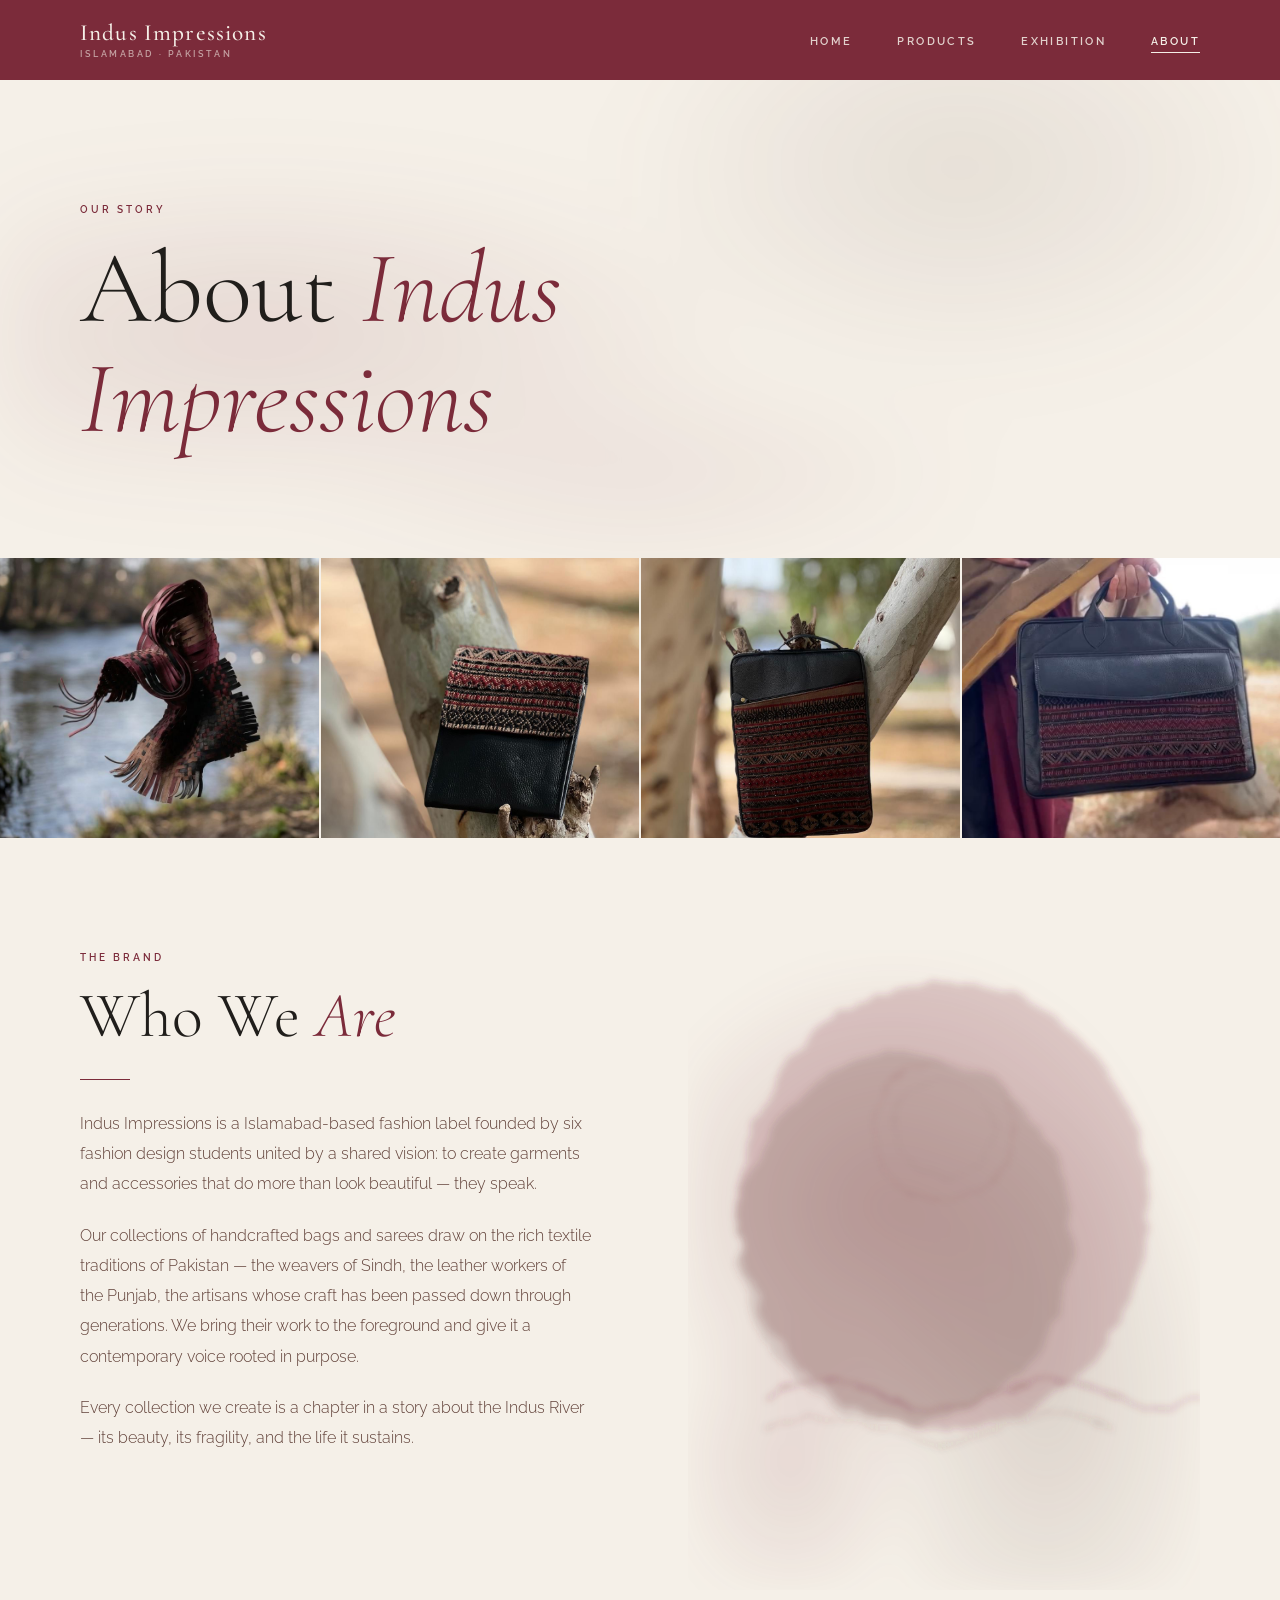
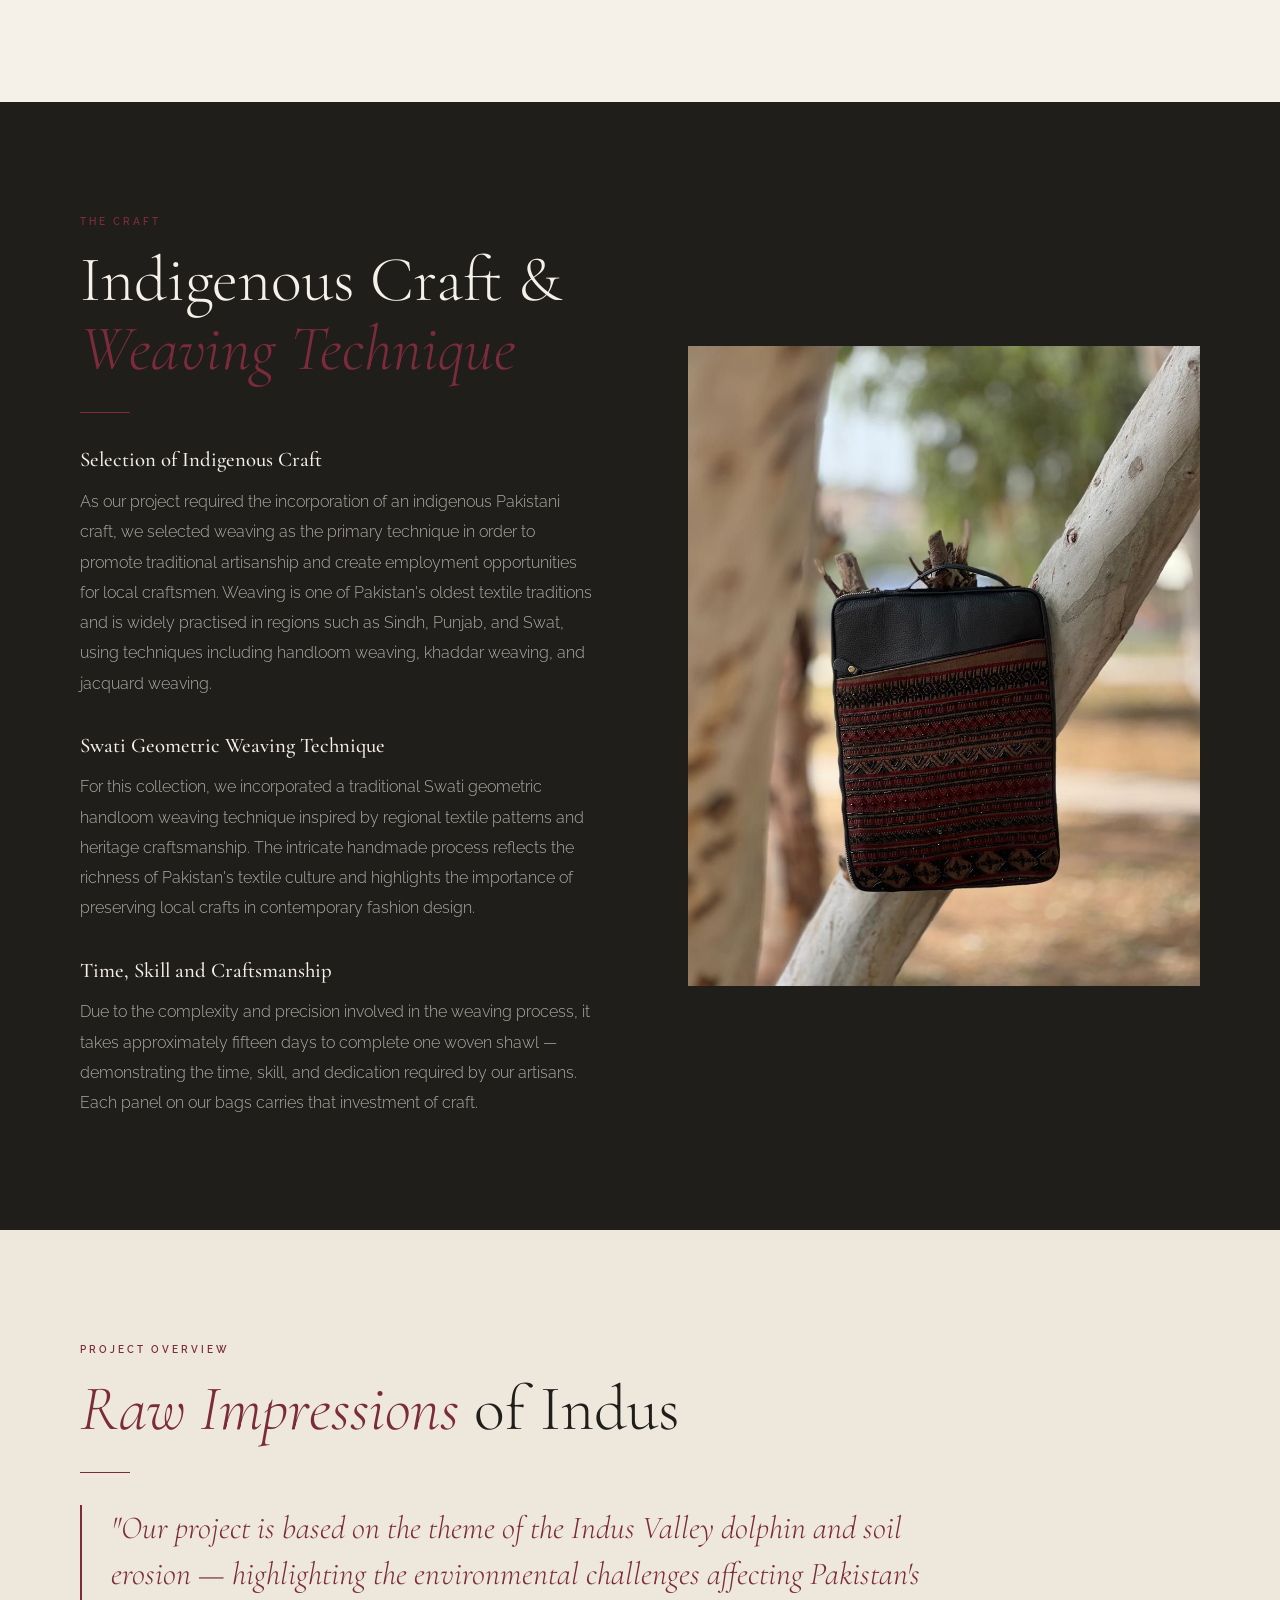
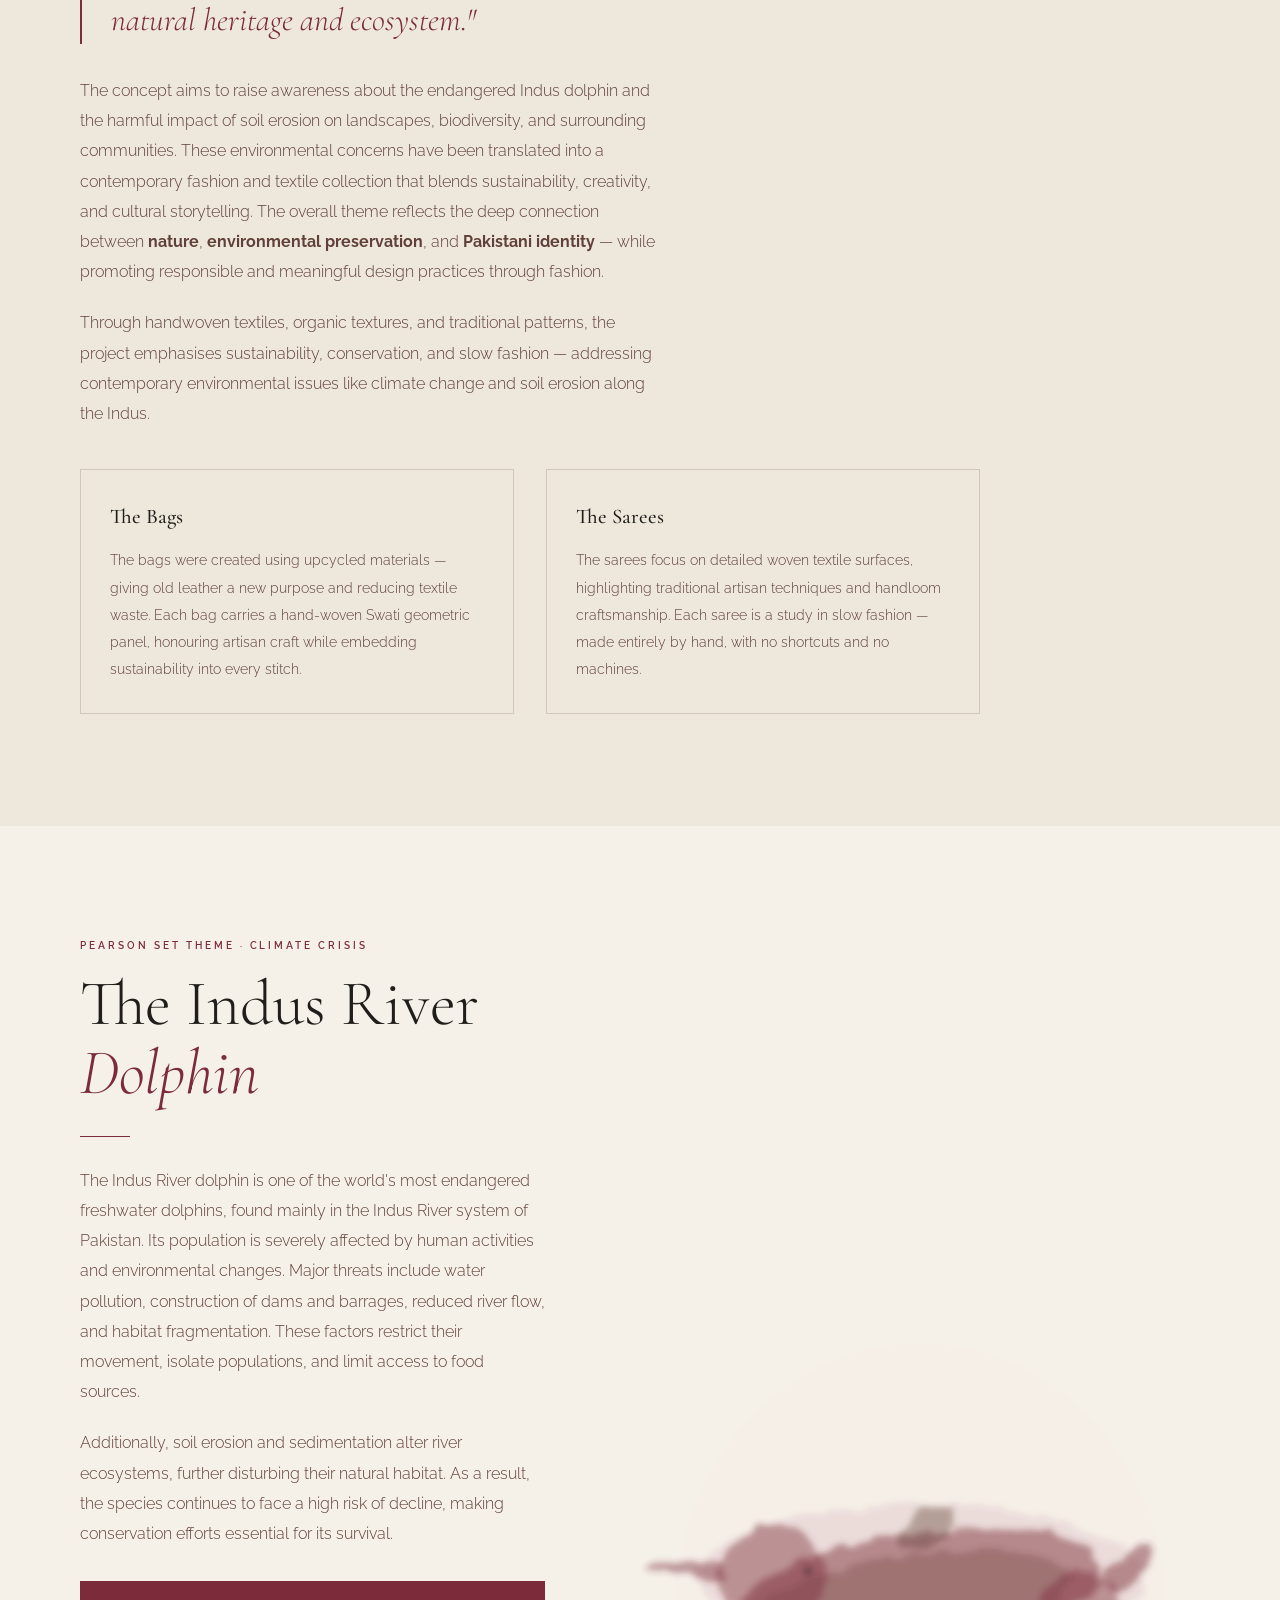
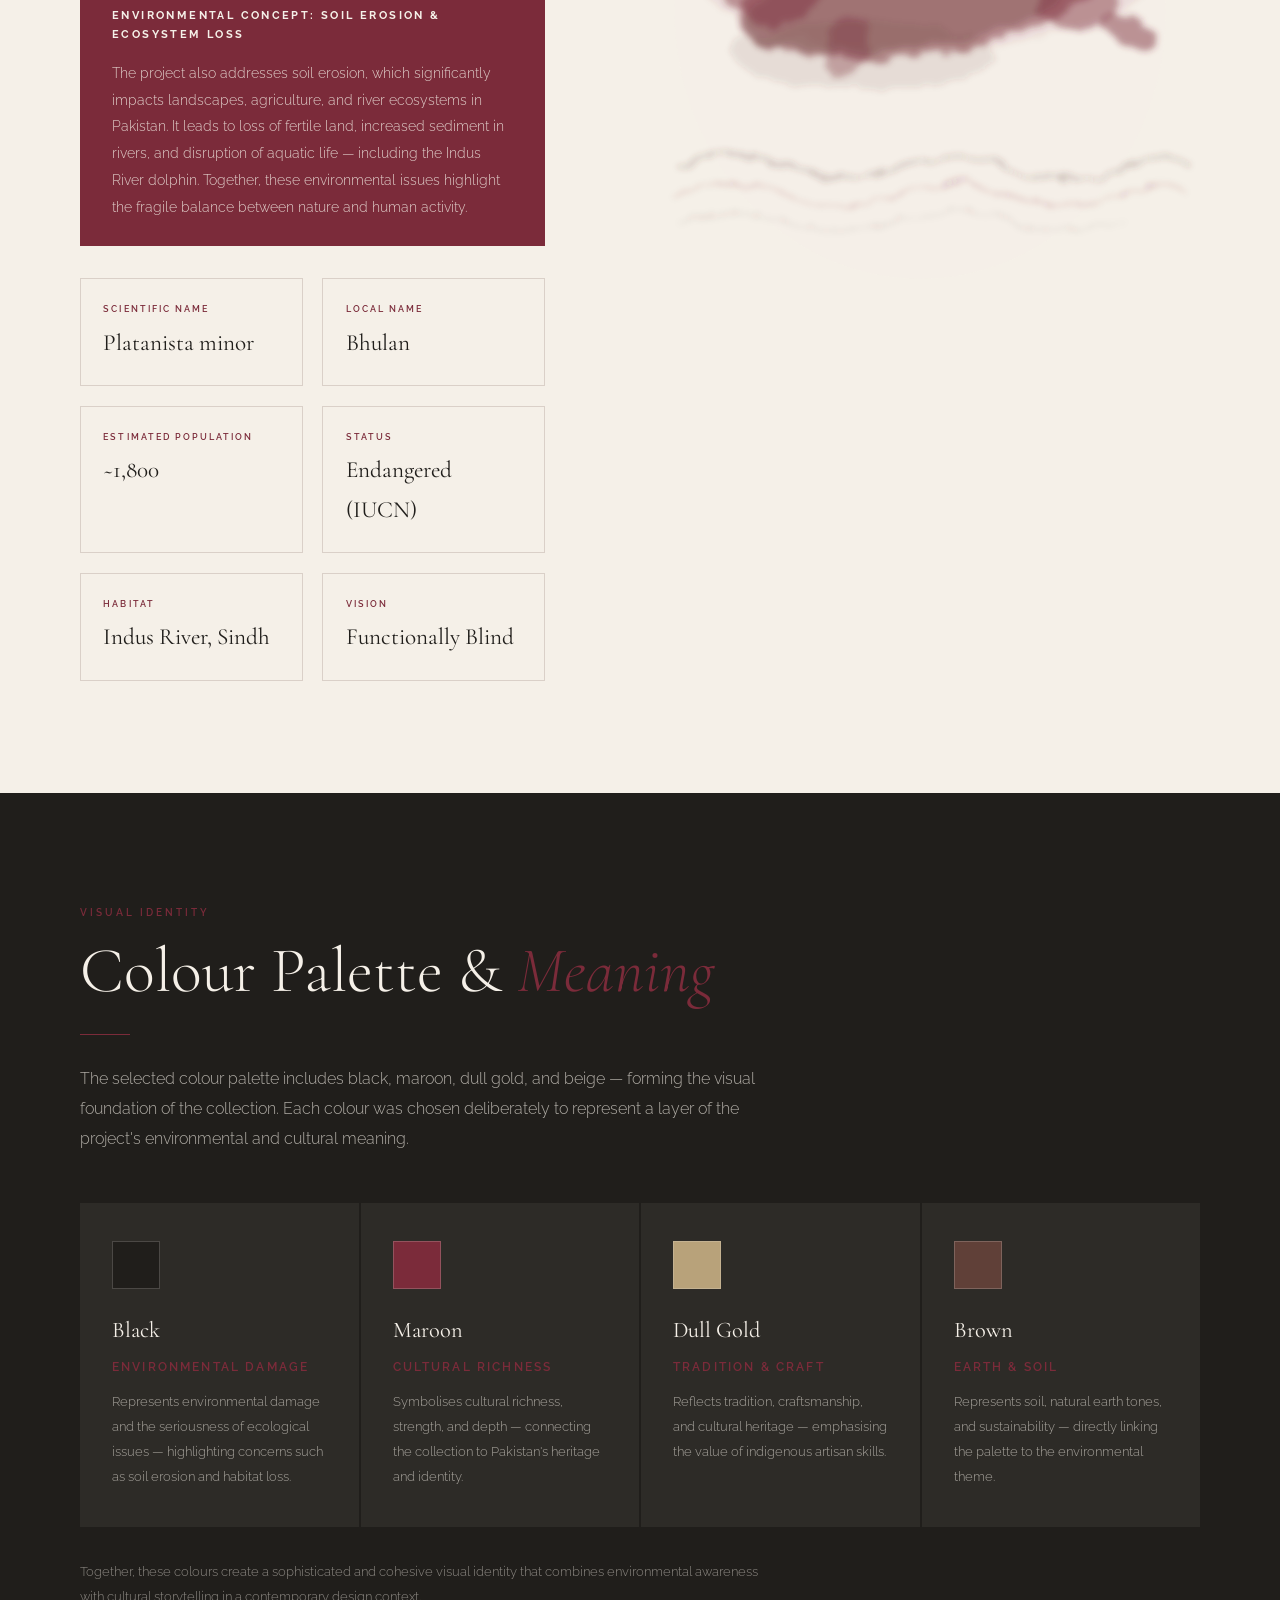
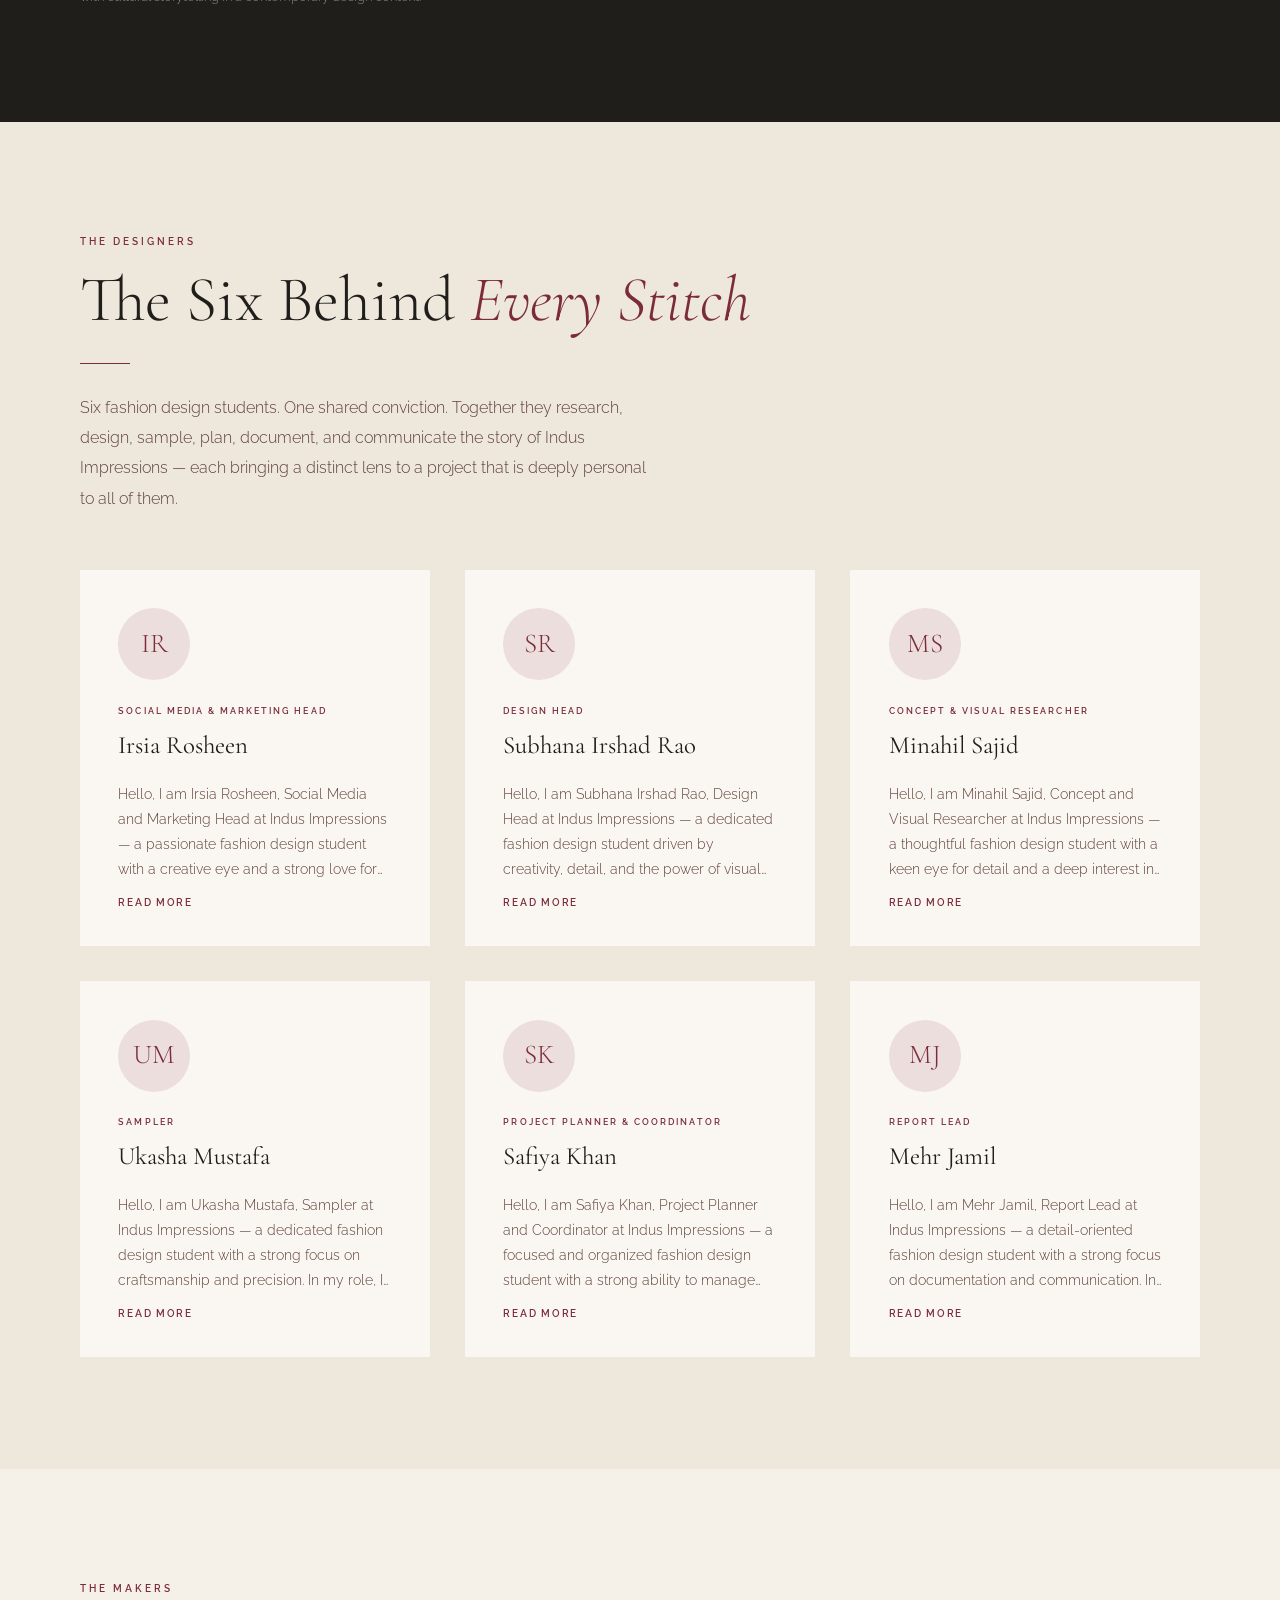
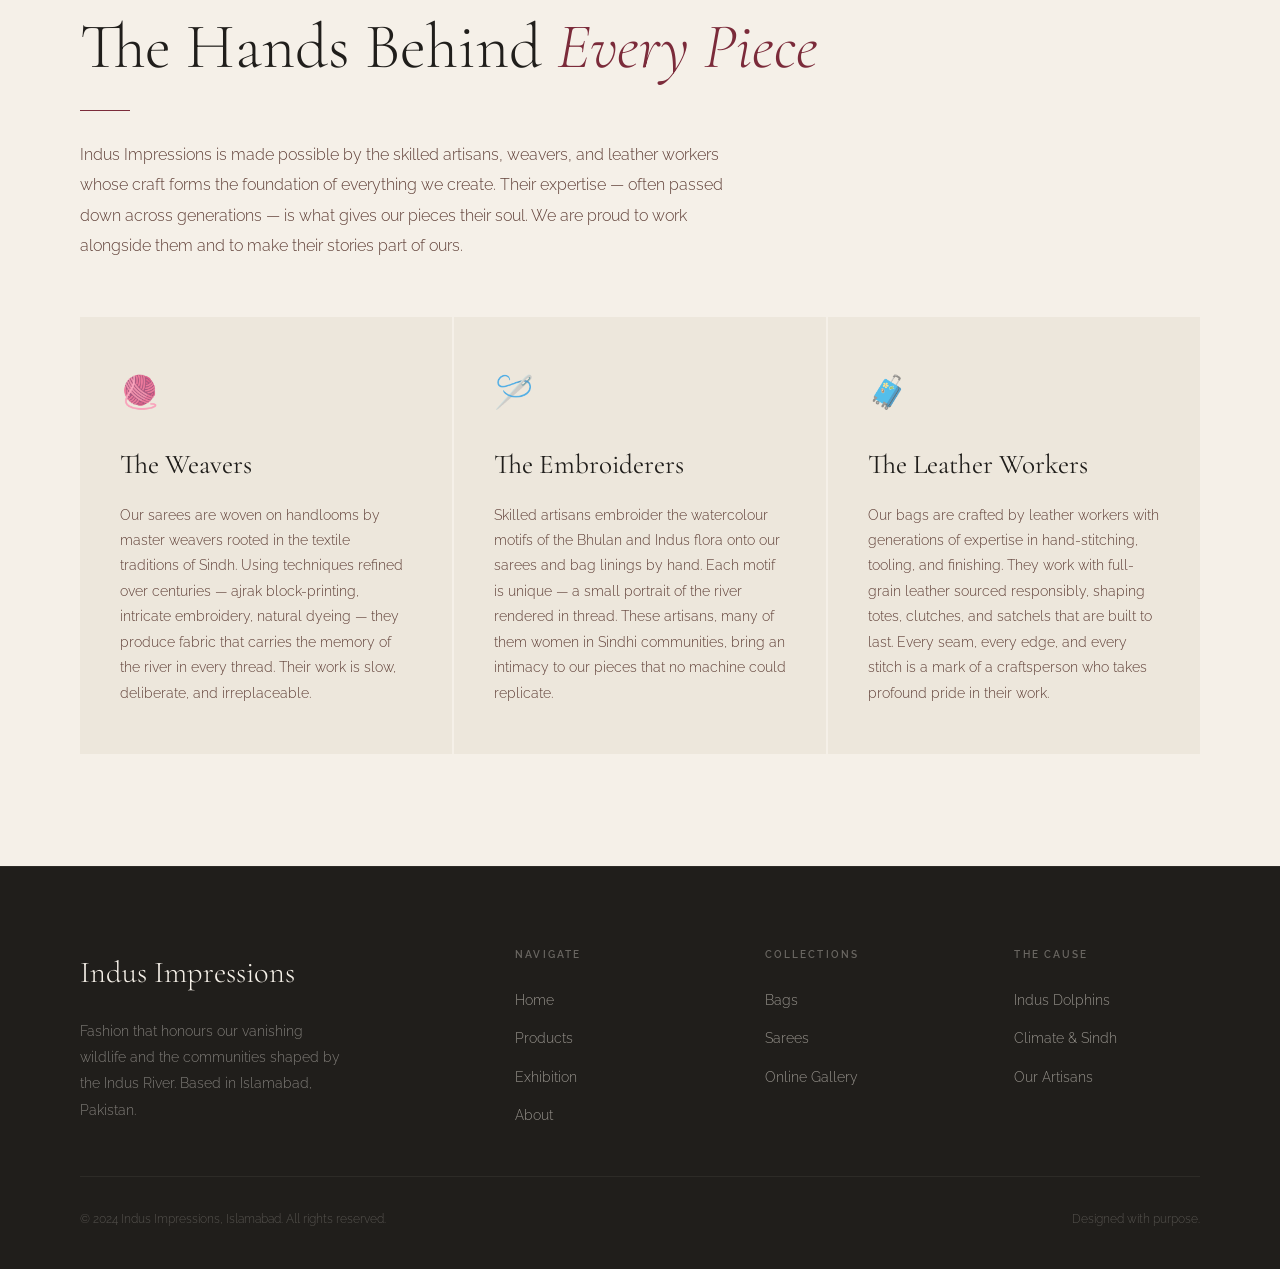
==== about.html @ 8827f238 "Launch Indus Impressions website 4-page fashion brand site: home, products, exhibition, about. Featu" ====
<!DOCTYPE html>
<html lang="en">
<head>
  <meta charset="UTF-8"/>
  <meta name="viewport" content="width=device-width, initial-scale=1.0"/>
  <title>About — Indus Impressions</title>
  <link rel="preconnect" href="https://fonts.googleapis.com"/>
  <link rel="preconnect" href="https://fonts.gstatic.com" crossorigin/>
  <link href="https://fonts.googleapis.com/css2?family=Cormorant+Garamond:ital,wght@0,300;0,400;0,500;1,300;1,400;1,500&family=Raleway:wght@200;300;400;500;600&display=swap" rel="stylesheet"/>
  <link rel="stylesheet" href="css/style.css"/>
</head>
<body>

  <div class="curtain" id="curtain"></div>

  <!-- Navigation -->
  <nav class="navbar" id="navbar">
    <a href="index.html" class="nav-logo">
      <span class="logo-main">Indus Impressions</span>
      <span class="logo-sub">Islamabad · Pakistan</span>
    </a>
    <ul class="nav-links">
      <li><a href="index.html">Home</a></li>
      <li><a href="products.html">Products</a></li>
      <li><a href="exhibition.html">Exhibition</a></li>
      <li><a href="about.html">About</a></li>
    </ul>
    <button class="nav-toggle" aria-label="Toggle menu"><span></span><span></span><span></span></button>
  </nav>

  <!-- Page Hero -->
  <header class="page-hero">
    <div class="wc-wash"></div>
    <div class="page-hero-inner">
      <span class="section-label" style="opacity:1;">Our Story</span>
      <h1 class="section-heading" style="font-size:clamp(3.2rem,8vw,7.5rem);">About <em>Indus<br>Impressions</em></h1>
    </div>
  </header>

  <!-- Image Strip -->
  <div class="img-strip">
    <div class="img-strip-item"><img src="images/hero-cloth.png" alt="Indus Impressions woven collection"/></div>
    <div class="img-strip-item"><img src="images/bag-clutch.png" alt="Sindhi weave clutch"/></div>
    <div class="img-strip-item"><img src="images/bag-backpack.png" alt="Indus leather backpack"/></div>
    <div class="img-strip-item"><img src="images/bag-briefcase.png" alt="Indus leather briefcase"/></div>
  </div>

  <!-- About the Brand -->
  <section class="section" id="brand">
    <div class="sec-inner">
      <div class="about-two-col">
        <div>
          <span class="section-label reveal">The Brand</span>
          <h2 class="section-heading reveal d1">Who We <em>Are</em></h2>
          <div class="divider reveal d2"></div>
          <p class="body-text reveal d2">Indus Impressions is a Islamabad-based fashion label founded by six fashion design students united by a shared vision: to create garments and accessories that do more than look beautiful — they speak.</p>
          <p class="body-text reveal d3" style="margin-top:1.3rem;">Our collections of handcrafted bags and sarees draw on the rich textile traditions of Pakistan — the weavers of Sindh, the leather workers of the Punjab, the artisans whose craft has been passed down through generations. We bring their work to the foreground and give it a contemporary voice rooted in purpose.</p>
          <p class="body-text reveal d3" style="margin-top:1.3rem;">Every collection we create is a chapter in a story about the Indus River — its beauty, its fragility, and the life it sustains.</p>
        </div>
        <div class="reveal d2">
          <div class="wc-block">
            <div class="wc-block-inner"></div>
            <svg viewBox="0 0 400 500" xmlns="http://www.w3.org/2000/svg" style="position:relative;z-index:1;width:100%;height:100%;">
              <defs>
                <filter id="wc-about">
                  <feTurbulence type="fractalNoise" baseFrequency="0.04" numOctaves="4" seed="11" result="noise"/>
                  <feDisplacementMap in="SourceGraphic" in2="noise" scale="14" xChannelSelector="R" yChannelSelector="G"/>
                  <feGaussianBlur stdDeviation="3"/>
                </filter>
              </defs>
              <g filter="url(#wc-about)">
                <ellipse cx="200" cy="200" rx="160" ry="175" fill="#7B2B3A" opacity="0.20"/>
                <ellipse cx="170" cy="225" rx="130" ry="145" fill="#604038" opacity="0.16"/>
                <path d="M60,350 Q105,325 150,348 Q195,370 240,348 Q285,325 330,348 Q370,368 400,350" stroke="#7B2B3A" stroke-width="2" fill="none" opacity="0.35"/>
                <path d="M60,375 Q105,352 150,374 Q195,396 240,374 Q285,352 330,374" stroke="#604038" stroke-width="1.2" fill="none" opacity="0.25"/>
                <!-- Decorative circle motif -->
                <circle cx="200" cy="140" r="55" fill="none" stroke="#7B2B3A" stroke-width="0.8" opacity="0.25"/>
                <circle cx="200" cy="140" r="38" fill="none" stroke="#604038" stroke-width="0.5" opacity="0.20"/>
              </g>
            </svg>
          </div>
        </div>
      </div>
    </div>
  </section>

  <!-- Indigenous Craft & Weaving -->
  <section class="section sindhi-bg" id="sindhi-weaving">
    <div class="sec-inner sindhi-grid">
      <div>
        <span class="section-label reveal" style="color:#7B2B3A;">The Craft</span>
        <h2 class="section-heading reveal d1">Indigenous Craft &amp; <em>Weaving Technique</em></h2>
        <div class="divider reveal d2" style="background:#7B2B3A;"></div>

        <div class="reveal d2" style="margin-bottom:1.8rem;">
          <h3 style="font-family:'Cormorant Garamond',serif;font-size:1.3rem;font-weight:500;color:#F5F0E8;margin-bottom:0.6rem;">Selection of Indigenous Craft</h3>
          <p class="body-text" style="color:rgba(245,240,232,0.68);">As our project required the incorporation of an indigenous Pakistani craft, we selected weaving as the primary technique in order to promote traditional artisanship and create employment opportunities for local craftsmen. Weaving is one of Pakistan's oldest textile traditions and is widely practised in regions such as Sindh, Punjab, and Swat, using techniques including handloom weaving, khaddar weaving, and jacquard weaving.</p>
        </div>

        <div class="reveal d3" style="margin-bottom:1.8rem;">
          <h3 style="font-family:'Cormorant Garamond',serif;font-size:1.3rem;font-weight:500;color:#F5F0E8;margin-bottom:0.6rem;">Swati Geometric Weaving Technique</h3>
          <p class="body-text" style="color:rgba(245,240,232,0.68);">For this collection, we incorporated a traditional Swati geometric handloom weaving technique inspired by regional textile patterns and heritage craftsmanship. The intricate handmade process reflects the richness of Pakistan's textile culture and highlights the importance of preserving local crafts in contemporary fashion design.</p>
        </div>

        <div class="reveal d4">
          <h3 style="font-family:'Cormorant Garamond',serif;font-size:1.3rem;font-weight:500;color:#F5F0E8;margin-bottom:0.6rem;">Time, Skill and Craftsmanship</h3>
          <p class="body-text" style="color:rgba(245,240,232,0.68);">Due to the complexity and precision involved in the weaving process, it takes approximately fifteen days to complete one woven shawl — demonstrating the time, skill, and dedication required by our artisans. Each panel on our bags carries that investment of craft.</p>
        </div>
      </div>
      <div class="sindhi-img reveal d2">
        <img src="images/bag-backpack.png" alt="Swati geometric weaving detail on Indus Impressions bag"/>
      </div>
    </div>
  </section>

  <!-- Why This Theme / Project Overview -->
  <section class="section why-bg" id="why">
    <div class="sec-inner">
      <span class="section-label reveal">Project Overview</span>
      <h2 class="section-heading reveal d1"><em>Raw Impressions</em> of Indus</h2>
      <div class="divider reveal d2"></div>
      <div style="max-width:900px;">
        <blockquote class="quote-block reveal d2">"Our project is based on the theme of the Indus Valley dolphin and soil erosion — highlighting the environmental challenges affecting Pakistan's natural heritage and ecosystem."</blockquote>
        <p class="body-text reveal d3">The concept aims to raise awareness about the endangered Indus dolphin and the harmful impact of soil erosion on landscapes, biodiversity, and surrounding communities. These environmental concerns have been translated into a contemporary fashion and textile collection that blends sustainability, creativity, and cultural storytelling. The overall theme reflects the deep connection between <strong>nature</strong>, <strong>environmental preservation</strong>, and <strong>Pakistani identity</strong> — while promoting responsible and meaningful design practices through fashion.</p>
        <p class="body-text reveal d3" style="margin-top:1.3rem;">Through handwoven textiles, organic textures, and traditional patterns, the project emphasises sustainability, conservation, and slow fashion — addressing contemporary environmental issues like climate change and soil erosion along the Indus.</p>

        <div style="display:grid;grid-template-columns:1fr 1fr;gap:2rem;margin-top:2.5rem;" class="reveal d3">
          <div style="padding:1.8rem;border:1px solid rgba(96,64,56,0.2);">
            <h3 style="font-family:'Cormorant Garamond',serif;font-size:1.3rem;font-weight:500;color:#201E1B;margin-bottom:0.8rem;">The Bags</h3>
            <p class="body-text" style="font-size:0.875rem;">The bags were created using upcycled materials — giving old leather a new purpose and reducing textile waste. Each bag carries a hand-woven Swati geometric panel, honouring artisan craft while embedding sustainability into every stitch.</p>
          </div>
          <div style="padding:1.8rem;border:1px solid rgba(96,64,56,0.2);">
            <h3 style="font-family:'Cormorant Garamond',serif;font-size:1.3rem;font-weight:500;color:#201E1B;margin-bottom:0.8rem;">The Sarees</h3>
            <p class="body-text" style="font-size:0.875rem;">The sarees focus on detailed woven textile surfaces, highlighting traditional artisan techniques and handloom craftsmanship. Each saree is a study in slow fashion — made entirely by hand, with no shortcuts and no machines.</p>
          </div>
        </div>
      </div>
    </div>
  </section>

  <!-- Indus River Dolphins -->
  <section class="section" id="dolphins">
    <div class="sec-inner">
      <div class="dolphin-grid">
        <div>
          <span class="section-label reveal">Pearson Set Theme · Climate Crisis</span>
          <h2 class="section-heading reveal d1">The Indus River <em>Dolphin</em></h2>
          <div class="divider reveal d2"></div>
          <p class="body-text reveal d2">The Indus River dolphin is one of the world's most endangered freshwater dolphins, found mainly in the Indus River system of Pakistan. Its population is severely affected by human activities and environmental changes. Major threats include water pollution, construction of dams and barrages, reduced river flow, and habitat fragmentation. These factors restrict their movement, isolate populations, and limit access to food sources.</p>
          <p class="body-text reveal d3" style="margin-top:1.3rem;">Additionally, soil erosion and sedimentation alter river ecosystems, further disturbing their natural habitat. As a result, the species continues to face a high risk of decline, making conservation efforts essential for its survival.</p>

          <div style="margin-top:2rem;padding:1.6rem 2rem;background:#7B2B3A;color:#F5F0E8;" class="reveal d3">
            <h3 style="font-family:'Raleway',sans-serif;font-size:0.68rem;font-weight:700;letter-spacing:0.22em;text-transform:uppercase;color:#F5F0E8;margin-bottom:1rem;">Environmental Concept: Soil Erosion &amp; Ecosystem Loss</h3>
            <p style="font-size:0.88rem;font-weight:300;line-height:1.9;color:rgba(245,240,232,0.82);">The project also addresses soil erosion, which significantly impacts landscapes, agriculture, and river ecosystems in Pakistan. It leads to loss of fertile land, increased sediment in rivers, and disruption of aquatic life — including the Indus River dolphin. Together, these environmental issues highlight the fragile balance between nature and human activity.</p>
          </div>

          <div class="facts-grid reveal d3" style="margin-top:2rem;">
            <div class="fact-card">
              <span class="fact-label">Scientific Name</span>
              <span class="fact-val">Platanista minor</span>
            </div>
            <div class="fact-card">
              <span class="fact-label">Local Name</span>
              <span class="fact-val">Bhulan</span>
            </div>
            <div class="fact-card">
              <span class="fact-label">Estimated Population</span>
              <span class="fact-val">~1,800</span>
            </div>
            <div class="fact-card">
              <span class="fact-label">Status</span>
              <span class="fact-val">Endangered (IUCN)</span>
            </div>
            <div class="fact-card">
              <span class="fact-label">Habitat</span>
              <span class="fact-val">Indus River, Sindh</span>
            </div>
            <div class="fact-card">
              <span class="fact-label">Vision</span>
              <span class="fact-val">Functionally Blind</span>
            </div>
          </div>
        </div>
        <div class="reveal d3" aria-hidden="true">
          <svg viewBox="0 0 500 550" xmlns="http://www.w3.org/2000/svg" style="width:100%;">
            <defs>
              <filter id="wc-dolphin">
                <feTurbulence type="fractalNoise" baseFrequency="0.04 0.055" numOctaves="4" seed="9" result="noise"/>
                <feDisplacementMap in="SourceGraphic" in2="noise" scale="16" xChannelSelector="R" yChannelSelector="G" result="d"/>
                <feGaussianBlur in="d" stdDeviation="3"/>
              </filter>
            </defs>
            <!-- Background watercolour wash -->
            <ellipse cx="250" cy="280" rx="220" ry="240" fill="#F5F0E8" opacity="0.9"/>
            <g filter="url(#wc-dolphin)">
              <!-- River waves -->
              <path d="M30,420 Q80,400 130,420 Q180,440 230,420 Q280,400 330,420 Q380,440 430,420 Q470,405 490,415" stroke="#604038" stroke-width="2.5" fill="none" opacity="0.30"/>
              <path d="M30,445 Q80,425 130,445 Q180,465 230,445 Q280,425 330,445 Q380,465 430,445 Q470,430 490,440" stroke="#7B2B3A" stroke-width="1.8" fill="none" opacity="0.22"/>
              <path d="M30,468 Q80,450 130,468 Q180,486 230,468 Q280,450 330,468 Q380,486 430,468" stroke="#604038" stroke-width="1.2" fill="none" opacity="0.16"/>
              <!-- Dolphin body (swimming upward, left-facing) -->
              <ellipse cx="250" cy="265" rx="165" ry="55" fill="#7B2B3A" opacity="0.48" transform="rotate(-8 250 265)"/>
              <ellipse cx="238" cy="272" rx="148" ry="42" fill="#604038" opacity="0.28" transform="rotate(-8 238 272)"/>
              <!-- Head -->
              <ellipse cx="118" cy="248" rx="48" ry="44" fill="#7B2B3A" opacity="0.44" transform="rotate(-8 118 248)"/>
              <!-- Long rostrum (beak) -->
              <path d="M74,237 C48,232 18,230 5,234 C18,240 48,246 74,252 Z" fill="#7B2B3A" opacity="0.46" transform="rotate(-8 74 244)"/>
              <!-- Dorsal hump ridge -->
              <path d="M230,213 C242,190 262,182 278,194 C286,205 272,218 256,222 C242,226 228,222 230,213 Z" fill="#604038" opacity="0.40" transform="rotate(-8 254 204)"/>
              <!-- Pectoral flipper -->
              <path d="M180,285 C166,308 155,332 174,338 C194,341 212,316 202,290 Z" fill="#7B2B3A" opacity="0.34" transform="rotate(-8 183 311)"/>
              <!-- Tail stock -->
              <ellipse cx="392" cy="272" rx="36" ry="26" fill="#7B2B3A" opacity="0.44" transform="rotate(-8 392 272)"/>
              <!-- Flukes -->
              <path d="M412,248 C435,224 458,214 460,230 C458,246 440,256 422,260 Z" fill="#7B2B3A" opacity="0.48" transform="rotate(-8 436 237)"/>
              <path d="M412,292 C435,316 458,326 460,310 C458,294 440,284 422,280 Z" fill="#7B2B3A" opacity="0.48" transform="rotate(-8 436 303)"/>
              <!-- Eye -->
              <circle cx="148" cy="243" r="4" fill="#201E1B" opacity="0.52"/>
              <!-- Watercolour splashes -->
              <ellipse cx="250" cy="250" rx="200" ry="65" fill="#7B2B3A" opacity="0.08"/>
              <ellipse cx="200" cy="320" rx="120" ry="30" fill="#604038" opacity="0.10"/>
            </g>
          </svg>
        </div>
      </div>
    </div>
  </section>

  <!-- Colour Palette & Visual Identity -->
  <section class="section sindhi-bg" id="palette">
    <div class="sec-inner">
      <span class="section-label reveal" style="color:#7B2B3A;">Visual Identity</span>
      <h2 class="section-heading reveal d1" style="color:#F5F0E8;">Colour Palette &amp; <em>Meaning</em></h2>
      <div class="divider reveal d2" style="background:#7B2B3A;"></div>
      <p class="body-text reveal d2" style="color:rgba(245,240,232,0.68);max-width:680px;">The selected colour palette includes black, maroon, dull gold, and beige — forming the visual foundation of the collection. Each colour was chosen deliberately to represent a layer of the project's environmental and cultural meaning.</p>

      <div style="display:grid;grid-template-columns:repeat(4,1fr);gap:2px;margin-top:3rem;max-width:1360px;" class="reveal d3">
        <div style="padding:2.4rem 2rem;background:rgba(245,240,232,0.06);">
          <div style="width:48px;height:48px;background:#201E1B;border:1px solid rgba(245,240,232,0.2);margin-bottom:1.4rem;"></div>
          <h3 style="font-family:'Cormorant Garamond',serif;font-size:1.4rem;font-weight:400;color:#F5F0E8;margin-bottom:0.5rem;">Black</h3>
          <p style="font-size:0.75rem;font-weight:600;letter-spacing:0.18em;text-transform:uppercase;color:#7B2B3A;margin-bottom:0.7rem;">Environmental Damage</p>
          <p style="font-size:0.84rem;font-weight:300;color:rgba(245,240,232,0.60);line-height:1.85;">Represents environmental damage and the seriousness of ecological issues — highlighting concerns such as soil erosion and habitat loss.</p>
        </div>
        <div style="padding:2.4rem 2rem;background:rgba(245,240,232,0.06);">
          <div style="width:48px;height:48px;background:#7B2B3A;border:1px solid rgba(245,240,232,0.2);margin-bottom:1.4rem;"></div>
          <h3 style="font-family:'Cormorant Garamond',serif;font-size:1.4rem;font-weight:400;color:#F5F0E8;margin-bottom:0.5rem;">Maroon</h3>
          <p style="font-size:0.75rem;font-weight:600;letter-spacing:0.18em;text-transform:uppercase;color:#7B2B3A;margin-bottom:0.7rem;">Cultural Richness</p>
          <p style="font-size:0.84rem;font-weight:300;color:rgba(245,240,232,0.60);line-height:1.85;">Symbolises cultural richness, strength, and depth — connecting the collection to Pakistan's heritage and identity.</p>
        </div>
        <div style="padding:2.4rem 2rem;background:rgba(245,240,232,0.06);">
          <div style="width:48px;height:48px;background:#B8A27A;border:1px solid rgba(245,240,232,0.2);margin-bottom:1.4rem;"></div>
          <h3 style="font-family:'Cormorant Garamond',serif;font-size:1.4rem;font-weight:400;color:#F5F0E8;margin-bottom:0.5rem;">Dull Gold</h3>
          <p style="font-size:0.75rem;font-weight:600;letter-spacing:0.18em;text-transform:uppercase;color:#7B2B3A;margin-bottom:0.7rem;">Tradition &amp; Craft</p>
          <p style="font-size:0.84rem;font-weight:300;color:rgba(245,240,232,0.60);line-height:1.85;">Reflects tradition, craftsmanship, and cultural heritage — emphasising the value of indigenous artisan skills.</p>
        </div>
        <div style="padding:2.4rem 2rem;background:rgba(245,240,232,0.06);">
          <div style="width:48px;height:48px;background:#604038;border:1px solid rgba(245,240,232,0.2);margin-bottom:1.4rem;"></div>
          <h3 style="font-family:'Cormorant Garamond',serif;font-size:1.4rem;font-weight:400;color:#F5F0E8;margin-bottom:0.5rem;">Brown</h3>
          <p style="font-size:0.75rem;font-weight:600;letter-spacing:0.18em;text-transform:uppercase;color:#7B2B3A;margin-bottom:0.7rem;">Earth &amp; Soil</p>
          <p style="font-size:0.84rem;font-weight:300;color:rgba(245,240,232,0.60);line-height:1.85;">Represents soil, natural earth tones, and sustainability — directly linking the palette to the environmental theme.</p>
        </div>
      </div>
      <p style="font-size:0.84rem;font-weight:300;color:rgba(245,240,232,0.50);line-height:1.9;max-width:700px;margin-top:2rem;" class="reveal d4">Together, these colours create a sophisticated and cohesive visual identity that combines environmental awareness with cultural storytelling in a contemporary design context.</p>
    </div>
  </section>

  <!-- Team -->
  <section class="section team-bg" id="team">
    <div class="sec-inner">
      <span class="section-label reveal">The Designers</span>
      <h2 class="section-heading reveal d1">The Six Behind <em>Every Stitch</em></h2>
      <div class="divider reveal d2"></div>
      <p class="body-text reveal d2">Six fashion design students. One shared conviction. Together they research, design, sample, plan, document, and communicate the story of Indus Impressions — each bringing a distinct lens to a project that is deeply personal to all of them.</p>

      <div class="team-grid">

        <!-- Irsia -->
        <div class="team-card reveal d1">
          <div class="avatar"><span class="avatar-init">IR</span></div>
          <span class="team-role">Social Media &amp; Marketing Head</span>
          <h3 class="team-name">Irsia Rosheen</h3>
          <p class="team-bio">Hello, I am Irsia Rosheen, Social Media and Marketing Head at Indus Impressions — a passionate fashion design student with a creative eye and a strong love for storytelling through style. I combine creativity with strategy to build engaging and meaningful digital experiences.<br><br>Indus Impressions is a very personal project to me. The theme and message we are working on hold deep importance and highlight issues that truly need more awareness among us. Being part of something that not only showcases creativity but also sparks conversation and consciousness makes this journey even more special.<br><br>I'm deeply interested in fashion innovation, branding, and visual communication. Whether it's designing, curating content, or leading campaigns, I enjoy turning ideas into impactful expressions and connecting with audiences in authentic ways. Always eager to learn, grow, and explore new perspectives in both fashion and the digital world.</p>
          <button class="read-more-btn">Read More</button>
        </div>

        <!-- Subhana -->
        <div class="team-card reveal d2">
          <div class="avatar"><span class="avatar-init">SR</span></div>
          <span class="team-role">Design Head</span>
          <h3 class="team-name">Subhana Irshad Rao</h3>
          <p class="team-bio">Hello, I am Subhana Irshad Rao, Design Head at Indus Impressions — a dedicated fashion design student driven by creativity, detail, and the power of visual expression. As the Design Head, I focus on transforming concepts into compelling designs that reflect both aesthetic value and meaningful narratives.<br><br>Indus Impressions is especially close to me, as the theme we are working on carries a strong message that deserves greater awareness. Through design, I aim to communicate this message in a way that resonates, inspires, and leaves a lasting impact.<br><br>I am passionate about design development, textile exploration, and crafting pieces that tell a story. From ideation to execution, I enjoy pushing creative boundaries and bringing thoughtful concepts to life while continuously evolving as a designer.</p>
          <button class="read-more-btn">Read More</button>
        </div>

        <!-- Minahil -->
        <div class="team-card reveal d3">
          <div class="avatar"><span class="avatar-init">MS</span></div>
          <span class="team-role">Concept &amp; Visual Researcher</span>
          <h3 class="team-name">Minahil Sajid</h3>
          <p class="team-bio">Hello, I am Minahil Sajid, Concept and Visual Researcher at Indus Impressions — a thoughtful fashion design student with a keen eye for detail and a deep interest in storytelling through research and visuals. In my role, I focus on developing concepts and gathering visual inspiration that shape the direction and identity of our work.<br><br>Indus Impressions holds great importance to me, as the theme we are exploring carries a powerful message that needs more awareness. Through research and visual exploration, I aim to build a strong foundation that allows our ideas to be both meaningful and impactful.<br><br>I am passionate about concept development, trend analysis, and visual storytelling. I enjoy connecting ideas, cultures, and aesthetics to create narratives that are not only visually engaging but also thought-provoking.</p>
          <button class="read-more-btn">Read More</button>
        </div>

        <!-- Ukasha -->
        <div class="team-card reveal d1">
          <div class="avatar"><span class="avatar-init">UM</span></div>
          <span class="team-role">Sampler</span>
          <h3 class="team-name">Ukasha Mustafa</h3>
          <p class="team-bio">Hello, I am Ukasha Mustafa, Sampler at Indus Impressions — a dedicated fashion design student with a strong focus on craftsmanship and precision. In my role, I bring designs to life by carefully developing samples that translate concepts into tangible forms.<br><br>Indus Impressions is very meaningful to me, as the theme we are working on carries an important message that deserves more awareness. Being able to contribute through hands-on work and detailing makes this experience both impactful and rewarding.<br><br>I am passionate about garment construction, fabric handling, and perfecting the finer details of design. I enjoy the process of turning ideas into well-executed pieces, ensuring quality and accuracy in every step.</p>
          <button class="read-more-btn">Read More</button>
        </div>

        <!-- Safiya -->
        <div class="team-card reveal d2">
          <div class="avatar"><span class="avatar-init">SK</span></div>
          <span class="team-role">Project Planner &amp; Coordinator</span>
          <h3 class="team-name">Safiya Khan</h3>
          <p class="team-bio">Hello, I am Safiya Khan, Project Planner and Coordinator at Indus Impressions — a focused and organized fashion design student with a strong ability to manage workflows and bring structure to creative processes. In my role, I ensure that ideas are executed smoothly by coordinating between team members and keeping every stage of the project aligned.<br><br>Indus Impressions is very close to me, as the theme we are working on carries a meaningful message that deserves more awareness. Being part of a project that not only highlights creativity but also promotes understanding makes my role even more significant.<br><br>I am passionate about planning, team coordination, and maintaining balance between creativity and organization. I enjoy turning ideas into well-managed outcomes and ensuring that every part of the project comes together seamlessly.</p>
          <button class="read-more-btn">Read More</button>
        </div>

        <!-- Mehr -->
        <div class="team-card reveal d3">
          <div class="avatar"><span class="avatar-init">MJ</span></div>
          <span class="team-role">Report Lead</span>
          <h3 class="team-name">Mehr Jamil</h3>
          <p class="team-bio">Hello, I am Mehr Jamil, Report Lead at Indus Impressions — a detail-oriented fashion design student with a strong focus on documentation and communication. In my role, I compile, organize, and present our work in a clear and structured way, ensuring that every stage of the project is thoughtfully recorded.<br><br>Indus Impressions is very meaningful to me, as the theme we are working on highlights an important message that needs more awareness. Being responsible for documenting this journey allows me to capture not just the outcomes, but the purpose and impact behind our work.<br><br>I am passionate about research documentation, content structuring, and visual presentation. I enjoy transforming ideas and processes into well-crafted reports that reflect both creativity and clarity.</p>
          <button class="read-more-btn">Read More</button>
        </div>

      </div>
    </div>
  </section>

  <!-- Artisans -->
  <section class="section" id="artisans">
    <div class="sec-inner">
      <span class="section-label reveal">The Makers</span>
      <h2 class="section-heading reveal d1">The Hands Behind <em>Every Piece</em></h2>
      <div class="divider reveal d2"></div>
      <p class="body-text reveal d2" style="max-width:680px;">Indus Impressions is made possible by the skilled artisans, weavers, and leather workers whose craft forms the foundation of everything we create. Their expertise — often passed down across generations — is what gives our pieces their soul. We are proud to work alongside them and to make their stories part of ours.</p>

      <div class="artisan-grid reveal d3">
        <div class="artisan-card">
          <span class="artisan-icon">🧶</span>
          <h3 class="artisan-title">The Weavers</h3>
          <p class="artisan-desc">Our sarees are woven on handlooms by master weavers rooted in the textile traditions of Sindh. Using techniques refined over centuries — ajrak block-printing, intricate embroidery, natural dyeing — they produce fabric that carries the memory of the river in every thread. Their work is slow, deliberate, and irreplaceable.</p>
        </div>
        <div class="artisan-card">
          <span class="artisan-icon">🪡</span>
          <h3 class="artisan-title">The Embroiderers</h3>
          <p class="artisan-desc">Skilled artisans embroider the watercolour motifs of the Bhulan and Indus flora onto our sarees and bag linings by hand. Each motif is unique — a small portrait of the river rendered in thread. These artisans, many of them women in Sindhi communities, bring an intimacy to our pieces that no machine could replicate.</p>
        </div>
        <div class="artisan-card">
          <span class="artisan-icon">🧳</span>
          <h3 class="artisan-title">The Leather Workers</h3>
          <p class="artisan-desc">Our bags are crafted by leather workers with generations of expertise in hand-stitching, tooling, and finishing. They work with full-grain leather sourced responsibly, shaping totes, clutches, and satchels that are built to last. Every seam, every edge, and every stitch is a mark of a craftsperson who takes profound pride in their work.</p>
        </div>
      </div>
    </div>
  </section>

  <!-- Footer -->
  <footer class="footer">
    <div class="footer-grid">
      <div>
        <span class="footer-logo">Indus Impressions</span>
        <p class="footer-tagline">Fashion that honours our vanishing wildlife and the communities shaped by the Indus River. Based in Islamabad, Pakistan.</p>
      </div>
      <div>
        <p class="footer-col-head">Navigate</p>
        <ul class="footer-list">
          <li><a href="index.html">Home</a></li>
          <li><a href="products.html">Products</a></li>
          <li><a href="exhibition.html">Exhibition</a></li>
          <li><a href="about.html">About</a></li>
        </ul>
      </div>
      <div>
        <p class="footer-col-head">Collections</p>
        <ul class="footer-list">
          <li><a href="products.html">Bags</a></li>
          <li><a href="products.html">Sarees</a></li>
          <li><a href="exhibition.html">Online Gallery</a></li>
        </ul>
      </div>
      <div>
        <p class="footer-col-head">The Cause</p>
        <ul class="footer-list">
          <li><a href="about.html#dolphins">Indus Dolphins</a></li>
          <li><a href="about.html#why">Climate &amp; Sindh</a></li>
          <li><a href="about.html#artisans">Our Artisans</a></li>
        </ul>
      </div>
    </div>
    <div class="footer-bottom">
      <p class="footer-copy">&copy; 2024 Indus Impressions, Islamabad. All rights reserved.</p>
      <p class="footer-copy">Designed with purpose.</p>
    </div>
  </footer>

  <script src="js/script.js"></script>
</body>
</html>
---- css/style.css ----
@import url('https://fonts.googleapis.com/css2?family=Cormorant+Garamond:ital,wght@0,300;0,400;0,500;1,300;1,400;1,500&family=Raleway:wght@200;300;400;500;600&display=swap');

/* ============================================================
   INDUS IMPRESSIONS
   Pantone 19-0303 TCX  Jet Black      #201E1B
   Pantone 19-1223 TCX  Downtown Brown #604038
   Pantone 19-1534 TCX  Merlot         #7B2B3A
   ============================================================ */

:root {
  --black:        #201E1B;
  --brown:        #604038;
  --merlot:       #7B2B3A;
  --merlot-dark:  #621F2D;
  --cream:        #F5F0E8;
  --cream-section:#EDE7DC;
  --ivory:        #FAF7F2;

  --font-display: 'Cormorant Garamond', Georgia, serif;
  --font-body:    'Raleway', sans-serif;
  --ease:   cubic-bezier(0.25, 0.46, 0.45, 0.94);
}

/* ── Reset ── */
*, *::before, *::after { margin:0; padding:0; box-sizing:border-box; }
html { scroll-behavior:smooth; font-size:16px; }
body { font-family:var(--font-body); background:var(--cream); color:var(--black); overflow-x:hidden; line-height:1.7; }
a { text-decoration:none; color:inherit; }
img { max-width:100%; display:block; }
button { cursor:pointer; font-family:var(--font-body); }

/* ── Page-transition curtain ── */
.curtain {
  position:fixed; inset:0;
  background:var(--cream);
  z-index:9999;
  pointer-events:none;
  transform:translateY(0);
  transition:transform 0.85s cubic-bezier(0.76,0,0.24,1);
}
.curtain.up { transform:translateY(-100%); }

/* ── Navbar ── */
.navbar {
  position:fixed; top:0; left:0; right:0;
  z-index:1000;
  padding:1.4rem 5rem;
  display:flex; align-items:center; justify-content:space-between;
  background:var(--merlot);
  transition:padding 0.5s var(--ease), box-shadow 0.5s var(--ease);
}
.navbar.scrolled {
  padding:0.85rem 5rem;
  background:var(--merlot-dark);
  box-shadow:0 2px 16px rgba(32,30,27,0.25);
}
.nav-logo { display:flex; flex-direction:column; line-height:1; }
.logo-main { font-family:var(--font-display); font-size:1.45rem; font-weight:500; letter-spacing:0.05em; color:var(--cream); }
.logo-sub  { font-size:0.57rem; font-weight:600; letter-spacing:0.28em; text-transform:uppercase; color:rgba(245,240,232,0.6); margin-top:3px; }
.nav-links { list-style:none; display:flex; gap:2.8rem; align-items:center; }
.nav-links a {
  font-size:0.68rem; font-weight:600; letter-spacing:0.22em; text-transform:uppercase;
  color:rgba(245,240,232,0.85); position:relative; transition:color 0.4s var(--ease);
}
.nav-links a::after {
  content:''; position:absolute; bottom:-5px; left:0;
  width:0; height:1px; background:var(--cream);
  transition:width 0.4s var(--ease);
}
.nav-links a:hover, .nav-links a.active { color:var(--cream); }
.nav-links a:hover::after, .nav-links a.active::after { width:100%; }
.nav-toggle {
  display:none; flex-direction:column; gap:5px;
  background:none; border:none; padding:4px; z-index:1001;
}
.nav-toggle span { display:block; width:22px; height:1.5px; background:var(--cream); transition:0.4s var(--ease); }

/* ── Buttons ── */
.btn-primary {
  font-size:0.65rem; font-weight:600; letter-spacing:0.22em; text-transform:uppercase;
  padding:0.9rem 2.4rem; background:var(--merlot); color:var(--ivory);
  border:1px solid var(--merlot); display:inline-block;
  transition:background 0.4s var(--ease), color 0.4s var(--ease);
}
.btn-primary:hover { background:transparent; color:var(--merlot); }
.btn-outline {
  font-size:0.65rem; font-weight:600; letter-spacing:0.22em; text-transform:uppercase;
  padding:0.9rem 2.4rem; background:transparent; color:var(--black);
  border:1px solid var(--black); display:inline-block;
  transition:background 0.4s var(--ease), color 0.4s var(--ease);
}
.btn-outline:hover { background:var(--black); color:var(--ivory); }

/* ── Divider ── */
.divider { width:50px; height:1px; background:var(--merlot); margin:1.8rem 0; }
.divider-center { margin:1.8rem auto; }

/* ── Scroll-reveal ── */
.reveal {
  opacity:0; transform:translateY(36px);
  transition:opacity 0.9s var(--ease), transform 0.9s var(--ease);
}
.reveal.d1 { transition-delay:0.1s; }
.reveal.d2 { transition-delay:0.2s; }
.reveal.d3 { transition-delay:0.3s; }
.reveal.d4 { transition-delay:0.4s; }
.reveal.visible { opacity:1; transform:none; }

/* ── Watercolor wash helper ── */
.wc-wash {
  position:absolute; inset:0; pointer-events:none;
  background:
    radial-gradient(ellipse 65% 50% at 20% 60%, rgba(123,43,58,0.13) 0%, transparent 60%),
    radial-gradient(ellipse 45% 65% at 75% 30%, rgba(96,64,56,0.10) 0%, transparent 60%),
    radial-gradient(ellipse 55% 35% at 50% 85%, rgba(123,43,58,0.08) 0%, transparent 50%);
  filter:blur(45px);
}

/* ══════════════════════════════════════════
   HOME — HERO
   ══════════════════════════════════════════ */
.hero {
  min-height:100vh; display:flex; align-items:center; justify-content:center;
  position:relative; overflow:hidden;
}
.hero-dolphin-wrap {
  position:absolute; right:-4%; bottom:0; width:56%; z-index:1; opacity:0.17;
  animation:float 8s ease-in-out infinite;
}
.hero-content {
  position:relative; z-index:2; text-align:center;
  max-width:880px; padding:0 2rem;
}
.eyebrow {
  font-size:0.65rem; font-weight:600; letter-spacing:0.35em; text-transform:uppercase;
  color:var(--merlot); display:block; margin-bottom:1.4rem;
  opacity:0; animation:slideUp 1s var(--ease) 0.3s forwards;
}
.hero-title {
  font-family:var(--font-display); font-size:clamp(4.5rem,10vw,9.5rem);
  font-weight:300; line-height:0.88; letter-spacing:-0.02em; color:var(--black);
  margin-bottom:2rem;
  opacity:0; animation:slideUp 1s var(--ease) 0.5s forwards;
}
.hero-title em { font-style:italic; color:var(--merlot); }
.hero-sub {
  font-size:0.95rem; font-weight:300; letter-spacing:0.06em; color:var(--brown);
  max-width:480px; margin:0 auto 3rem; line-height:1.9;
  opacity:0; animation:slideUp 1s var(--ease) 0.7s forwards;
}
.hero-cta {
  display:inline-flex; gap:1.25rem; flex-wrap:wrap; justify-content:center;
  opacity:0; animation:slideUp 1s var(--ease) 0.9s forwards;
}
.hero-scroll {
  position:absolute; bottom:2.5rem; left:50%; transform:translateX(-50%);
  z-index:2; display:flex; flex-direction:column; align-items:center; gap:0.5rem;
  opacity:0; animation:fadeIn 1s ease 1.2s forwards;
}
.hero-scroll span { font-size:0.6rem; letter-spacing:0.25em; text-transform:uppercase; color:var(--brown); font-weight:600; }
.scroll-line { width:1px; height:40px; background:linear-gradient(to bottom, var(--brown), transparent); animation:pulse 2s ease-in-out infinite; }

/* ── Home sections ── */
.section { padding:7rem 5rem; }
.section-sm { padding:5rem 5rem; }
.sec-inner { max-width:1360px; margin:0 auto; }
.section-label {
  font-size:0.62rem; font-weight:600; letter-spacing:0.3em; text-transform:uppercase;
  color:var(--merlot); display:block; margin-bottom:0.9rem;
}
.section-heading {
  font-family:var(--font-display); font-size:clamp(2.4rem,5vw,4.2rem);
  font-weight:300; line-height:1.08; color:var(--black); margin-bottom:1.5rem;
}
.section-heading em { font-style:italic; color:var(--merlot); }
.body-text {
  font-size:0.97rem; font-weight:300; color:var(--brown); line-height:1.95;
  max-width:580px;
}

/* Intro two-col */
.two-col { display:grid; grid-template-columns:1fr 1fr; gap:6rem; align-items:center; }
.wc-block {
  width:100%; aspect-ratio:4/5; position:relative; overflow:hidden;
  background:var(--cream);
}
.wc-block-inner {
  position:absolute; inset:0;
  background:
    radial-gradient(ellipse 80% 60% at 40% 40%, rgba(123,43,58,0.22) 0%, transparent 65%),
    radial-gradient(ellipse 60% 80% at 70% 70%, rgba(96,64,56,0.16) 0%, transparent 60%),
    radial-gradient(ellipse 50% 50% at 20% 80%, rgba(123,43,58,0.12) 0%, transparent 50%);
  filter:blur(18px);
}

/* Features */
.features-bg { background:var(--cream-section); }
.features-grid {
  display:grid; grid-template-columns:repeat(3,1fr); gap:2px;
  margin-top:3.5rem;
}
.feat-card {
  background:var(--ivory); padding:3rem 2.5rem;
  position:relative; overflow:hidden; transition:0.5s var(--ease);
}
.feat-card::before {
  content:''; position:absolute; inset:0;
  background:var(--merlot); transform:scaleX(0); transform-origin:left;
  transition:transform 0.5s var(--ease); z-index:0;
}
.feat-card:hover::before { transform:scaleX(1); }
.feat-card > * { position:relative; z-index:1; }
.feat-num {
  font-family:var(--font-display); font-size:5.5rem; font-weight:300;
  color:rgba(32,30,27,0.07); line-height:1; transition:color 0.5s var(--ease);
}
.feat-title {
  font-family:var(--font-display); font-size:2rem; font-weight:400;
  color:var(--black); margin:0.8rem 0 0.7rem; transition:color 0.5s var(--ease);
}
.feat-desc {
  font-size:0.85rem; font-weight:300; color:var(--brown);
  line-height:1.85; margin-bottom:2rem; transition:color 0.5s var(--ease);
}
.feat-link {
  font-size:0.62rem; font-weight:600; letter-spacing:0.2em; text-transform:uppercase;
  color:var(--merlot); border-bottom:1px solid var(--merlot); padding-bottom:2px;
  transition:color 0.5s var(--ease), border-color 0.5s var(--ease); display:inline-block;
}
.feat-card:hover .feat-num,
.feat-card:hover .feat-title,
.feat-card:hover .feat-desc { color:rgba(250,247,242,0.9); }
.feat-card:hover .feat-link { color:var(--cream); border-color:var(--cream); }

/* Mission (dark) */
.mission-bg {
  background:var(--black); position:relative; overflow:hidden; text-align:center;
}
.mission-bg .wc-wash { opacity:0.25; }
.mission-inner { position:relative; z-index:1; max-width:760px; margin:0 auto; }
.stats-row { display:grid; grid-template-columns:repeat(3,1fr); gap:2rem; margin-top:4rem; }
.stat-num {
  font-family:var(--font-display); font-size:3.8rem; font-weight:300;
  color:var(--merlot); line-height:1; display:block;
}
.stat-label {
  font-size:0.6rem; font-weight:600; letter-spacing:0.2em; text-transform:uppercase;
  color:rgba(245,240,232,0.4); margin-top:0.5rem; display:block;
}

/* ══════════════════════════════════════════
   PAGE HERO (inner pages)
   ══════════════════════════════════════════ */
.page-hero {
  min-height:62vh; display:flex; align-items:flex-end;
  padding:9rem 5rem 5rem; position:relative; overflow:hidden;
}
.page-hero-inner { position:relative; z-index:2; max-width:900px; }
.page-hero .section-heading { font-size:clamp(3.2rem,8vw,7.5rem); }
.page-hero.dark { background:var(--black); }
.page-hero.dark .section-heading { color:var(--cream); }

/* ══════════════════════════════════════════
   ABOUT PAGE
   ══════════════════════════════════════════ */
.about-two-col { display:grid; grid-template-columns:1fr 1fr; gap:6rem; align-items:start; }

.why-bg { background:var(--cream-section); }
.quote-block {
  font-family:var(--font-display); font-size:clamp(1.4rem,2.5vw,2.2rem);
  font-style:italic; font-weight:300; color:var(--merlot); line-height:1.45;
  padding-left:1.8rem; border-left:2px solid var(--merlot);
  margin:2rem 0;
}

/* Dolphin facts */
.dolphin-grid { display:grid; grid-template-columns:1fr 1.2fr; gap:6rem; align-items:center; }
.facts-grid { display:grid; grid-template-columns:1fr 1fr; gap:1.2rem; margin-top:2.5rem; }
.fact-card { padding:1.4rem; border:1px solid rgba(96,64,56,0.18); }
.fact-label {
  font-size:0.58rem; font-weight:600; letter-spacing:0.22em; text-transform:uppercase;
  color:var(--merlot); display:block; margin-bottom:0.4rem;
}
.fact-val {
  font-family:var(--font-display); font-size:1.45rem; font-weight:400; color:var(--black);
}

/* Team */
.team-bg { background:var(--cream-section); }
.team-grid { display:grid; grid-template-columns:repeat(3,1fr); gap:2.2rem; margin-top:3.5rem; }
.team-card {
  background:var(--ivory); padding:2.4rem;
  transition:transform 0.5s var(--ease), box-shadow 0.5s var(--ease);
}
.team-card:hover { transform:translateY(-5px); box-shadow:0 20px 55px rgba(32,30,27,0.08); }
.avatar {
  width:72px; height:72px; border-radius:50%;
  background:rgba(123,43,58,0.12);
  display:flex; align-items:center; justify-content:center;
  margin-bottom:1.4rem;
}
.avatar-init {
  font-family:var(--font-display); font-size:1.7rem; font-weight:300; color:var(--merlot);
}
.team-role {
  font-size:0.58rem; font-weight:600; letter-spacing:0.22em; text-transform:uppercase;
  color:var(--merlot); display:block; margin-bottom:0.35rem;
}
.team-name {
  font-family:var(--font-display); font-size:1.55rem; font-weight:400;
  color:var(--black); margin-bottom:1rem;
}
.team-bio {
  font-size:0.845rem; font-weight:300; color:var(--brown); line-height:1.85;
  display:-webkit-box; -webkit-line-clamp:4; -webkit-box-orient:vertical; overflow:hidden;
  transition:0.4s var(--ease);
}
.team-card.expanded .team-bio { -webkit-line-clamp:unset; }
.read-more-btn {
  font-size:0.6rem; font-weight:600; letter-spacing:0.18em; text-transform:uppercase;
  color:var(--merlot); background:none; border:none; padding:0; margin-top:0.9rem; display:block;
}

/* Artisans */
.artisan-grid { display:grid; grid-template-columns:repeat(3,1fr); gap:2px; margin-top:3.5rem; }
.artisan-card { background:var(--cream-section); padding:3rem 2.5rem; }
.artisan-icon { font-size:2rem; margin-bottom:1.4rem; display:block; opacity:0.65; }
.artisan-title {
  font-family:var(--font-display); font-size:1.7rem; font-weight:400;
  color:var(--black); margin-bottom:0.9rem;
}
.artisan-desc { font-size:0.86rem; font-weight:300; color:var(--brown); line-height:1.85; }

/* ══════════════════════════════════════════
   PRODUCTS PAGE
   ══════════════════════════════════════════ */
.filter-row { display:flex; justify-content:center; gap:0.4rem; flex-wrap:wrap; margin-bottom:4rem; }
.filter-btn {
  font-size:0.62rem; font-weight:600; letter-spacing:0.22em; text-transform:uppercase;
  padding:0.72rem 1.7rem; background:transparent;
  border:1px solid rgba(32,30,27,0.2); color:var(--brown);
  transition:0.4s var(--ease);
}
.filter-btn.active, .filter-btn:hover {
  background:var(--merlot); border-color:var(--merlot); color:var(--ivory);
}
.products-grid {
  display:grid; grid-template-columns:repeat(4,1fr); gap:1.8rem; max-width:1360px; margin:0 auto;
}
.prod-card { cursor:pointer; transition:transform 0.5s var(--ease); }
.prod-card:hover { transform:translateY(-7px); }
.prod-image {
  width:100%; aspect-ratio:3/4; background:var(--cream);
  position:relative; overflow:hidden; margin-bottom:1.2rem;
}
.prod-overlay {
  position:absolute; inset:0; background:rgba(32,30,27,0.58);
  display:flex; align-items:center; justify-content:center;
  opacity:0; transition:opacity 0.4s var(--ease);
}
.prod-card:hover .prod-overlay { opacity:1; }
.prod-overlay-btn {
  font-size:0.62rem; font-weight:600; letter-spacing:0.2em; text-transform:uppercase;
  padding:0.7rem 1.4rem; background:var(--cream); color:var(--black); border:none;
  transform:translateY(8px); transition:transform 0.4s var(--ease);
}
.prod-card:hover .prod-overlay-btn { transform:none; }
.prod-cat {
  font-size:0.58rem; font-weight:600; letter-spacing:0.2em; text-transform:uppercase;
  color:var(--merlot); display:block; margin-bottom:0.2rem;
}
.prod-name {
  font-family:var(--font-display); font-size:1.25rem; font-weight:400;
  color:var(--black); margin-bottom:0.2rem;
}
.prod-desc { font-size:0.8rem; font-weight:300; color:var(--brown); line-height:1.7; }

/* ══════════════════════════════════════════
   EXHIBITION PAGE
   ══════════════════════════════════════════ */
.exh-statement-wrap { max-width:820px; margin:0 auto; text-align:center; }
.exh-statement {
  font-family:var(--font-display); font-size:clamp(1.3rem,2.5vw,2rem);
  font-style:italic; font-weight:300; color:var(--brown); line-height:1.55;
}

.exh-grid {
  display:grid; grid-template-columns:repeat(3,1fr); gap:2px; max-width:1360px; margin:0 auto;
}
.exh-item { cursor:pointer; }
.exh-img {
  width:100%; aspect-ratio:1; background:var(--cream);
  overflow:hidden; position:relative;
  transition:transform 0.6s var(--ease);
}
.exh-item:hover .exh-img { transform:scale(1.03); }
.exh-img-inner { position:absolute; inset:0; }
.exh-info { padding:1.3rem 0; }
.exh-title {
  font-family:var(--font-display); font-size:1.25rem; font-weight:400;
  color:var(--black); margin-bottom:0.2rem;
}
.exh-medium { font-size:0.78rem; font-weight:300; color:var(--brown); }

/* Lightbox */
.lightbox {
  position:fixed; inset:0; background:rgba(32,30,27,0.96);
  z-index:3000; display:flex; align-items:center; justify-content:center;
  opacity:0; pointer-events:none; transition:opacity 0.5s var(--ease);
}
.lightbox.open { opacity:1; pointer-events:all; }
.lb-card {
  background:var(--ivory); max-width:560px; width:90%;
  padding:3rem; position:relative;
  transform:translateY(20px); transition:transform 0.5s var(--ease);
}
.lightbox.open .lb-card { transform:none; }
.lb-close {
  position:absolute; top:1.2rem; right:1.4rem;
  background:none; border:none; font-size:1.5rem; color:var(--brown);
  transition:color 0.3s var(--ease);
}
.lb-close:hover { color:var(--merlot); }
.lb-art {
  width:100%; aspect-ratio:1; background:var(--cream);
  margin-bottom:1.8rem; overflow:hidden; position:relative;
}
.lb-title {
  font-family:var(--font-display); font-size:2rem; font-weight:300;
  color:var(--black); margin-bottom:0.4rem;
}
.lb-medium { font-size:0.75rem; font-weight:300; color:var(--brown); margin-bottom:1.2rem; }
.lb-desc { font-size:0.88rem; font-weight:300; color:var(--brown); line-height:1.85; }

/* ── Hero real photo ── */
.hero-photo-wrap {
  position:absolute; right:0; top:0; bottom:0; width:48%; z-index:1;
  overflow:hidden;
}
.hero-photo-wrap img {
  width:100%; height:100%; object-fit:cover; object-position:center;
  opacity:0.55;
}
.hero-photo-wrap::after {
  content:''; position:absolute; inset:0;
  background:linear-gradient(to right, var(--cream) 0%, transparent 35%, transparent 70%, var(--cream) 100%);
}

/* ── Product photo ── */
.prod-image img {
  width:100%; height:100%; object-fit:cover; position:absolute; inset:0;
}

/* ── Image strip (about page) ── */
.img-strip {
  display:flex; height:280px; overflow:hidden; gap:2px;
}
.img-strip-item {
  flex:1; overflow:hidden; position:relative;
}
.img-strip-item img {
  width:100%; height:100%; object-fit:cover;
  transition:transform 0.7s var(--ease);
}
.img-strip-item:hover img { transform:scale(1.06); }

/* ── Sindhi Weaving section ── */
.sindhi-bg { background:var(--black); color:var(--cream); }
.sindhi-grid { display:grid; grid-template-columns:1fr 1fr; gap:6rem; align-items:center; max-width:1360px; margin:0 auto; }
.sindhi-grid .section-heading { color:var(--cream); }
.sindhi-grid .body-text { color:rgba(245,240,232,0.68); max-width:none; }
.sindhi-img {
  width:100%; aspect-ratio:4/5; overflow:hidden; position:relative;
}
.sindhi-img img { width:100%; height:100%; object-fit:cover; }

/* ══════════════════════════════════════════
   FOOTER
   ══════════════════════════════════════════ */
.footer {
  background:var(--black); color:var(--cream);
  padding:5rem 5rem 2.5rem; border-top:1px solid rgba(245,240,232,0.06);
}
.footer-grid { display:grid; grid-template-columns:2fr 1fr 1fr 1fr; gap:4rem; margin-bottom:3rem; }
.footer-logo {
  font-family:var(--font-display); font-size:1.9rem; font-weight:300;
  color:var(--cream); display:block; margin-bottom:1.2rem;
}
.footer-tagline {
  font-size:0.86rem; font-weight:300; color:rgba(245,240,232,0.45);
  line-height:1.9; max-width:270px;
}
.footer-col-head {
  font-size:0.6rem; font-weight:600; letter-spacing:0.22em; text-transform:uppercase;
  color:rgba(245,240,232,0.35); margin-bottom:1.4rem;
}
.footer-list { list-style:none; display:flex; flex-direction:column; gap:0.7rem; }
.footer-list a {
  font-size:0.86rem; font-weight:300; color:rgba(245,240,232,0.55);
  transition:color 0.3s var(--ease);
}
.footer-list a:hover { color:var(--merlot); }
.footer-bottom {
  border-top:1px solid rgba(245,240,232,0.06); padding-top:2rem;
  display:flex; justify-content:space-between; align-items:center;
}
.footer-copy { font-size:0.74rem; font-weight:300; color:rgba(245,240,232,0.25); }

/* ══════════════════════════════════════════
   KEYFRAMES
   ══════════════════════════════════════════ */
@keyframes slideUp {
  from { opacity:0; transform:translateY(28px); }
  to   { opacity:1; transform:translateY(0); }
}
@keyframes fadeIn {
  from { opacity:0; } to { opacity:1; }
}
@keyframes pulse {
  0%,100% { opacity:1; transform:scaleY(1); }
  50%      { opacity:0.35; transform:scaleY(0.65); }
}
@keyframes float {
  0%,100% { transform:translateY(0); }
  50%      { transform:translateY(-18px); }
}

/* ══════════════════════════════════════════
   RESPONSIVE
   ══════════════════════════════════════════ */
@media (max-width:1100px) {
  .section, .section-sm { padding:5.5rem 3rem; }
  .navbar, .navbar.scrolled { padding-left:3rem; padding-right:3rem; }
  .page-hero { padding:8rem 3rem 4rem; }
  .footer { padding:4rem 3rem 2rem; }
  .footer-grid { grid-template-columns:1fr 1fr; gap:2.5rem; }
  .products-grid { grid-template-columns:repeat(3,1fr); }
  .exh-grid { grid-template-columns:repeat(3,1fr); }
}
@media (max-width:820px) {
  .section, .section-sm { padding:4.5rem 1.8rem; }
  .navbar { padding:1.1rem 1.8rem; }
  .navbar.scrolled { padding:0.8rem 1.8rem; }
  .page-hero { padding:7rem 1.8rem 3.5rem; }
  .footer { padding:3.5rem 1.8rem 2rem; }
  .footer-grid { grid-template-columns:1fr 1fr; gap:2rem; }
  .two-col, .about-two-col, .dolphin-grid, .sindhi-grid { grid-template-columns:1fr; gap:3rem; }
  .img-strip { height:180px; }
  .img-strip-item:last-child { display:none; }
  .features-grid, .artisan-grid { grid-template-columns:1fr; gap:2px; }
  .team-grid { grid-template-columns:1fr 1fr; }
  .products-grid { grid-template-columns:1fr 1fr; }
  .exh-grid { grid-template-columns:1fr 1fr; }
  .stats-row { grid-template-columns:1fr; gap:2rem; }
  .facts-grid { grid-template-columns:1fr; }
  .nav-links {
    position:fixed; inset:0; background:var(--merlot);
    flex-direction:column; justify-content:center; gap:2.2rem;
    transform:translateX(100%); transition:transform 0.6s var(--ease); z-index:999;
  }
  .nav-links.open { transform:translateX(0); }
  .nav-links a { font-size:0.95rem; letter-spacing:0.3em; }
  .nav-toggle { display:flex; }
  .hero-dolphin-wrap { width:75%; right:-10%; opacity:0.12; }
}
@media (max-width:820px) {
  /* palette grid & project two-col already covered by inline grid,
     force single-col on small screens via a broad override */
  [style*="grid-template-columns:repeat(4"] { grid-template-columns:1fr 1fr !important; }
  [style*="grid-template-columns:1fr 1fr;gap:2rem;margin-top:2.5rem"] { grid-template-columns:1fr !important; }
}
@media (max-width:540px) {
  .hero-title { font-size:3.2rem; }
  .products-grid { grid-template-columns:1fr; }
  .exh-grid { grid-template-columns:1fr; }
  .team-grid { grid-template-columns:1fr; }
  .footer-grid { grid-template-columns:1fr; }
  .hero-cta { flex-direction:column; align-items:center; }
  [style*="grid-template-columns:repeat(4"] { grid-template-columns:1fr !important; }
}
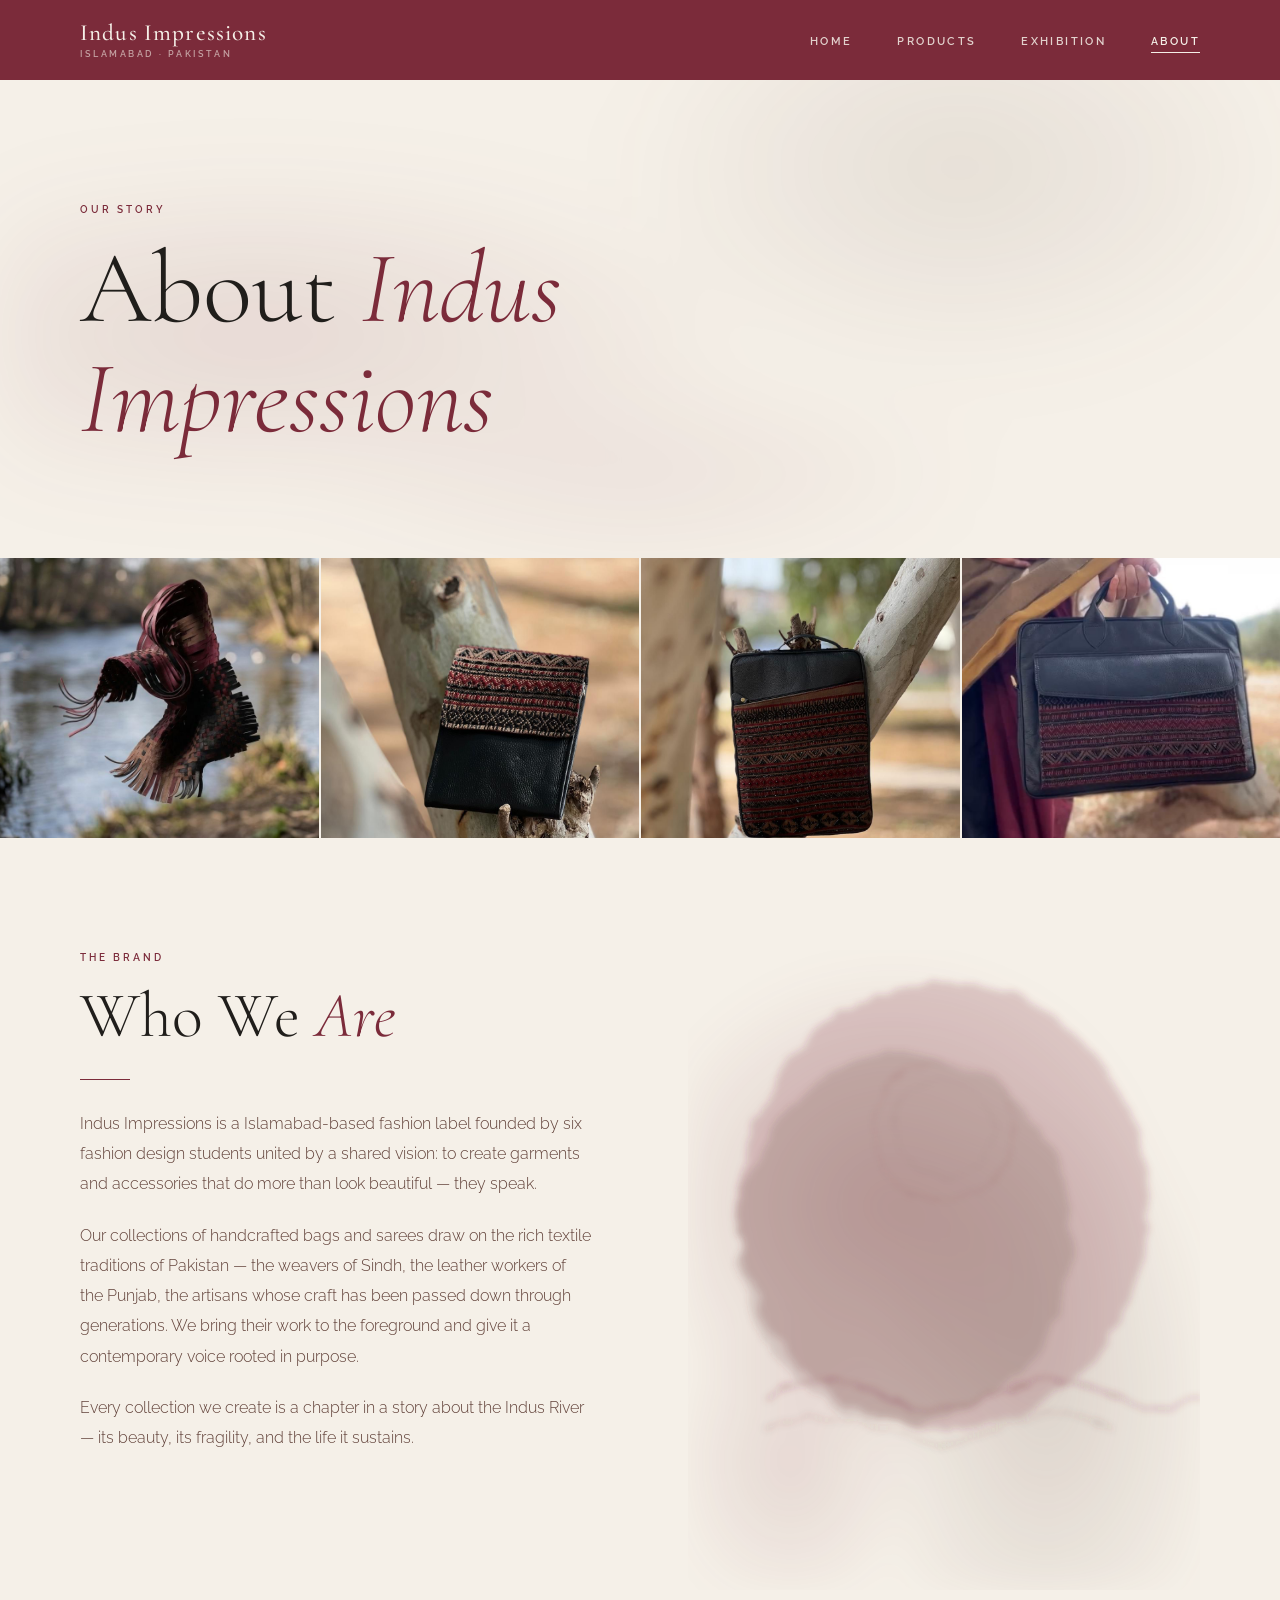
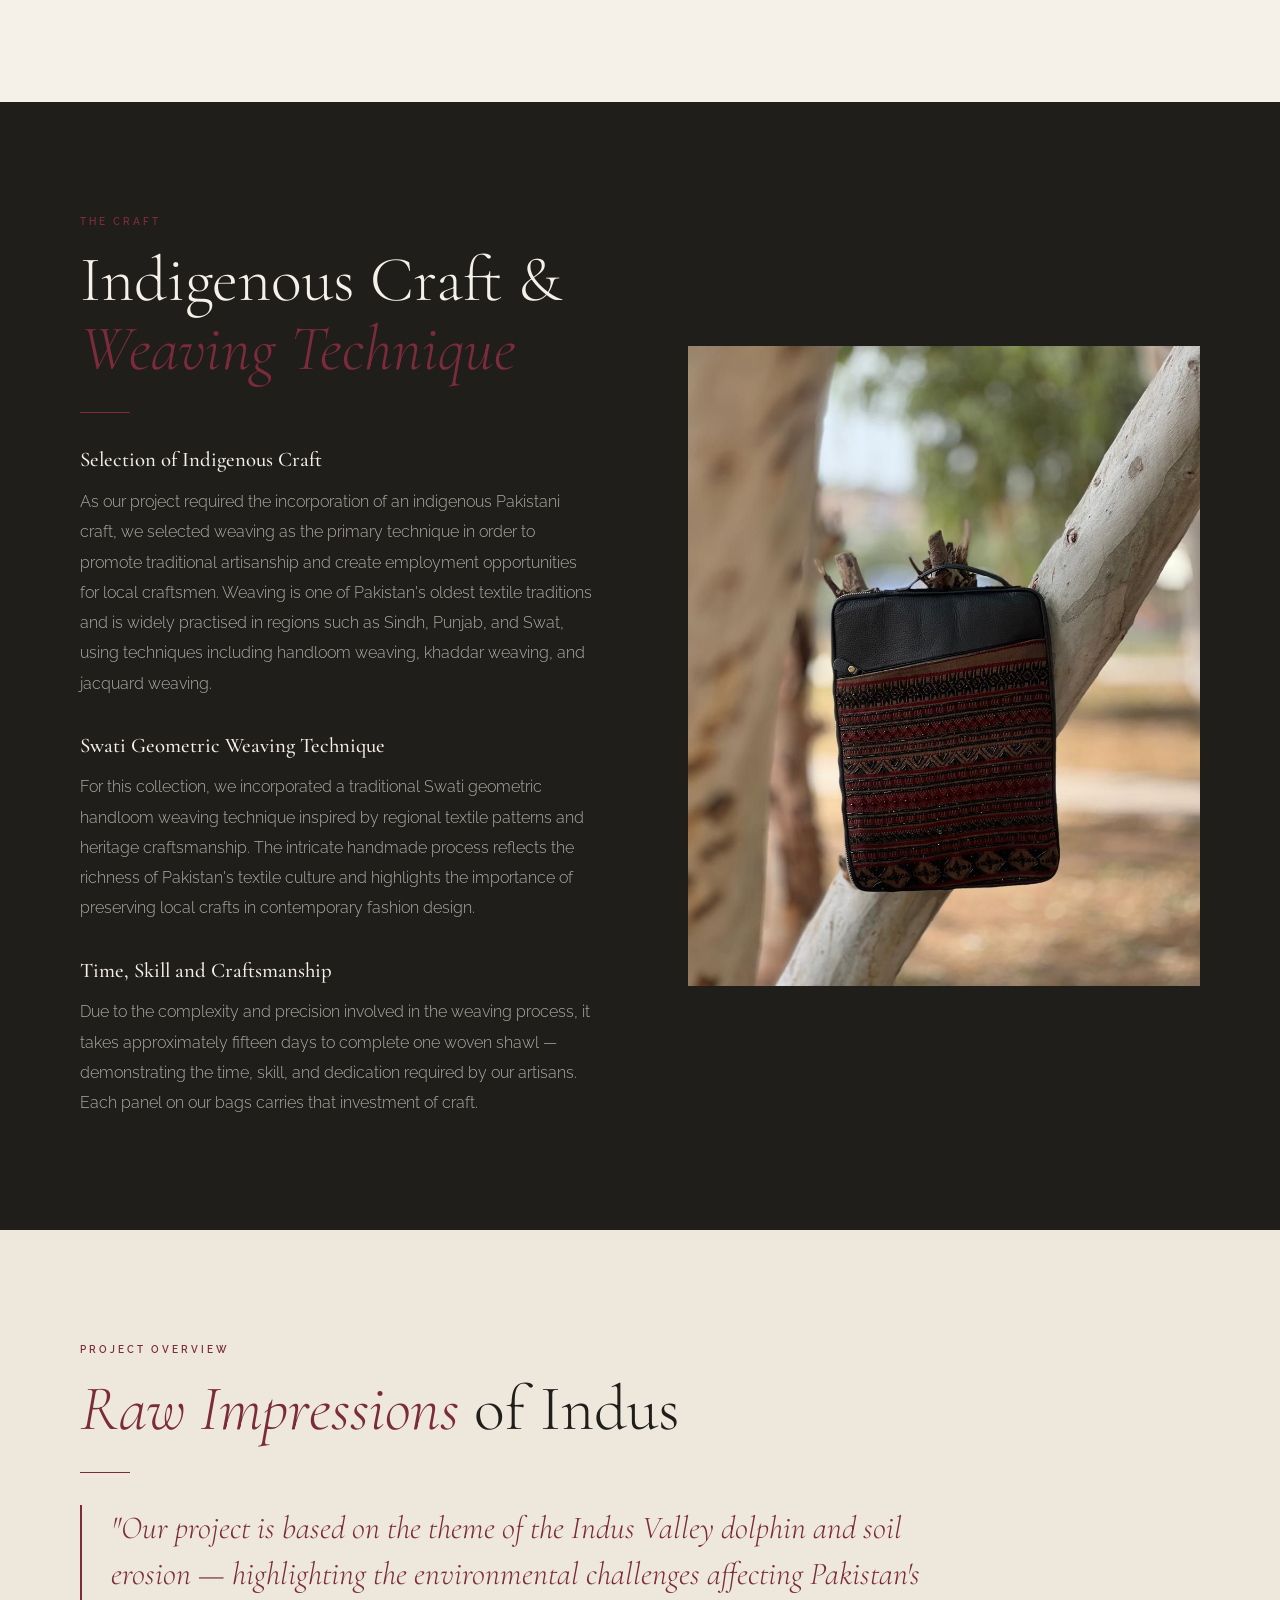
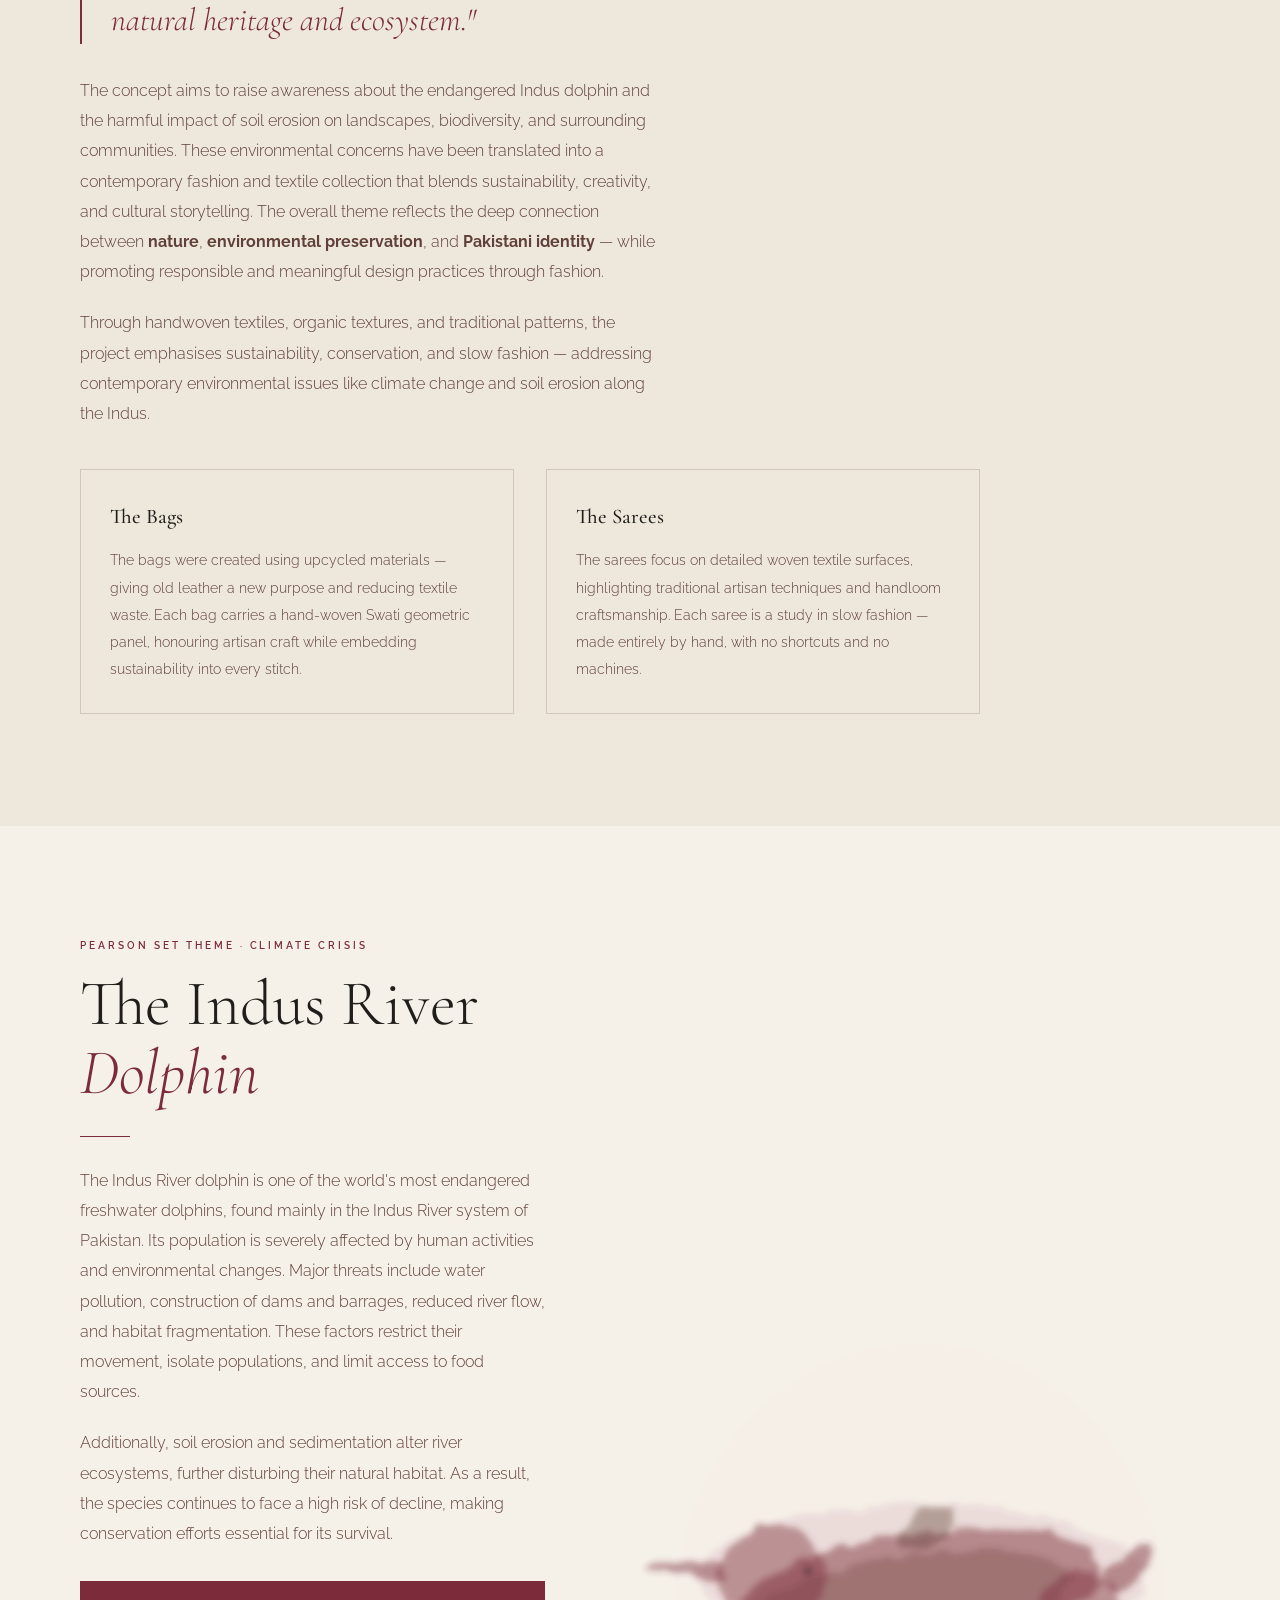
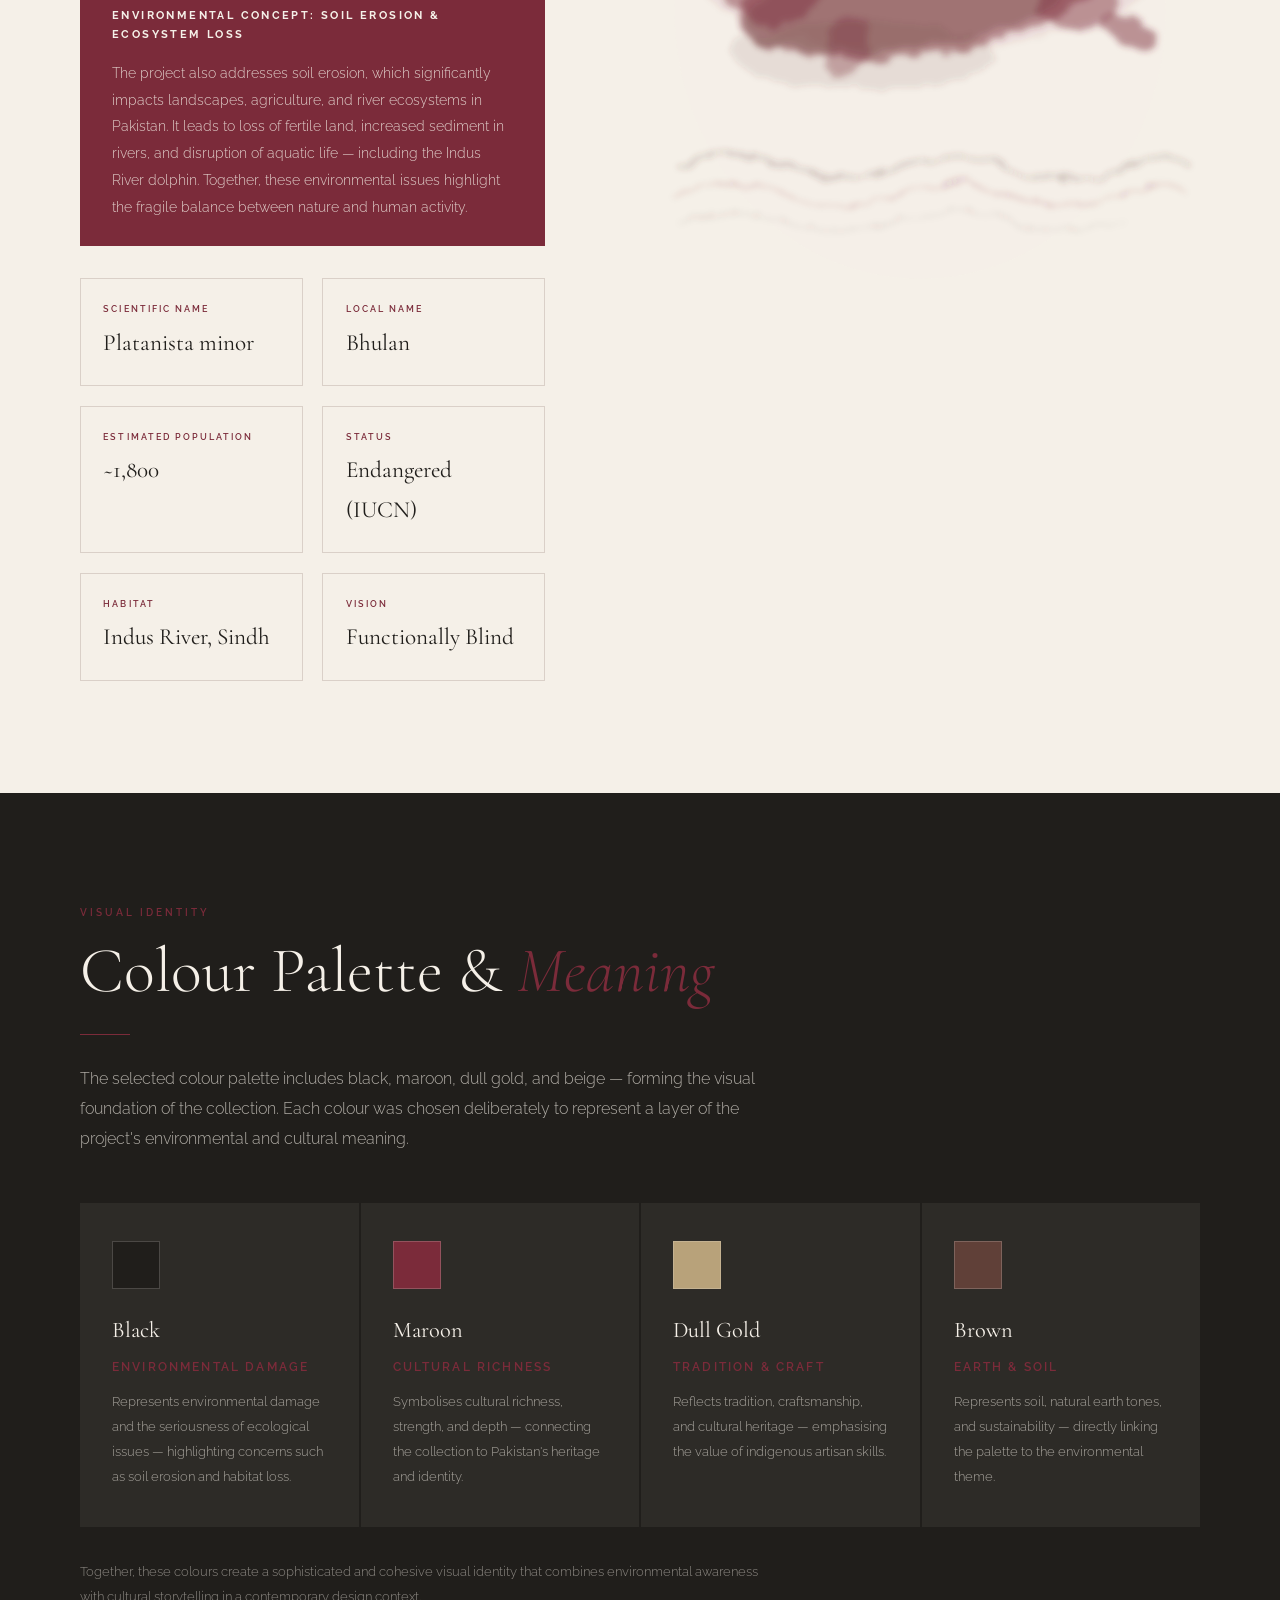
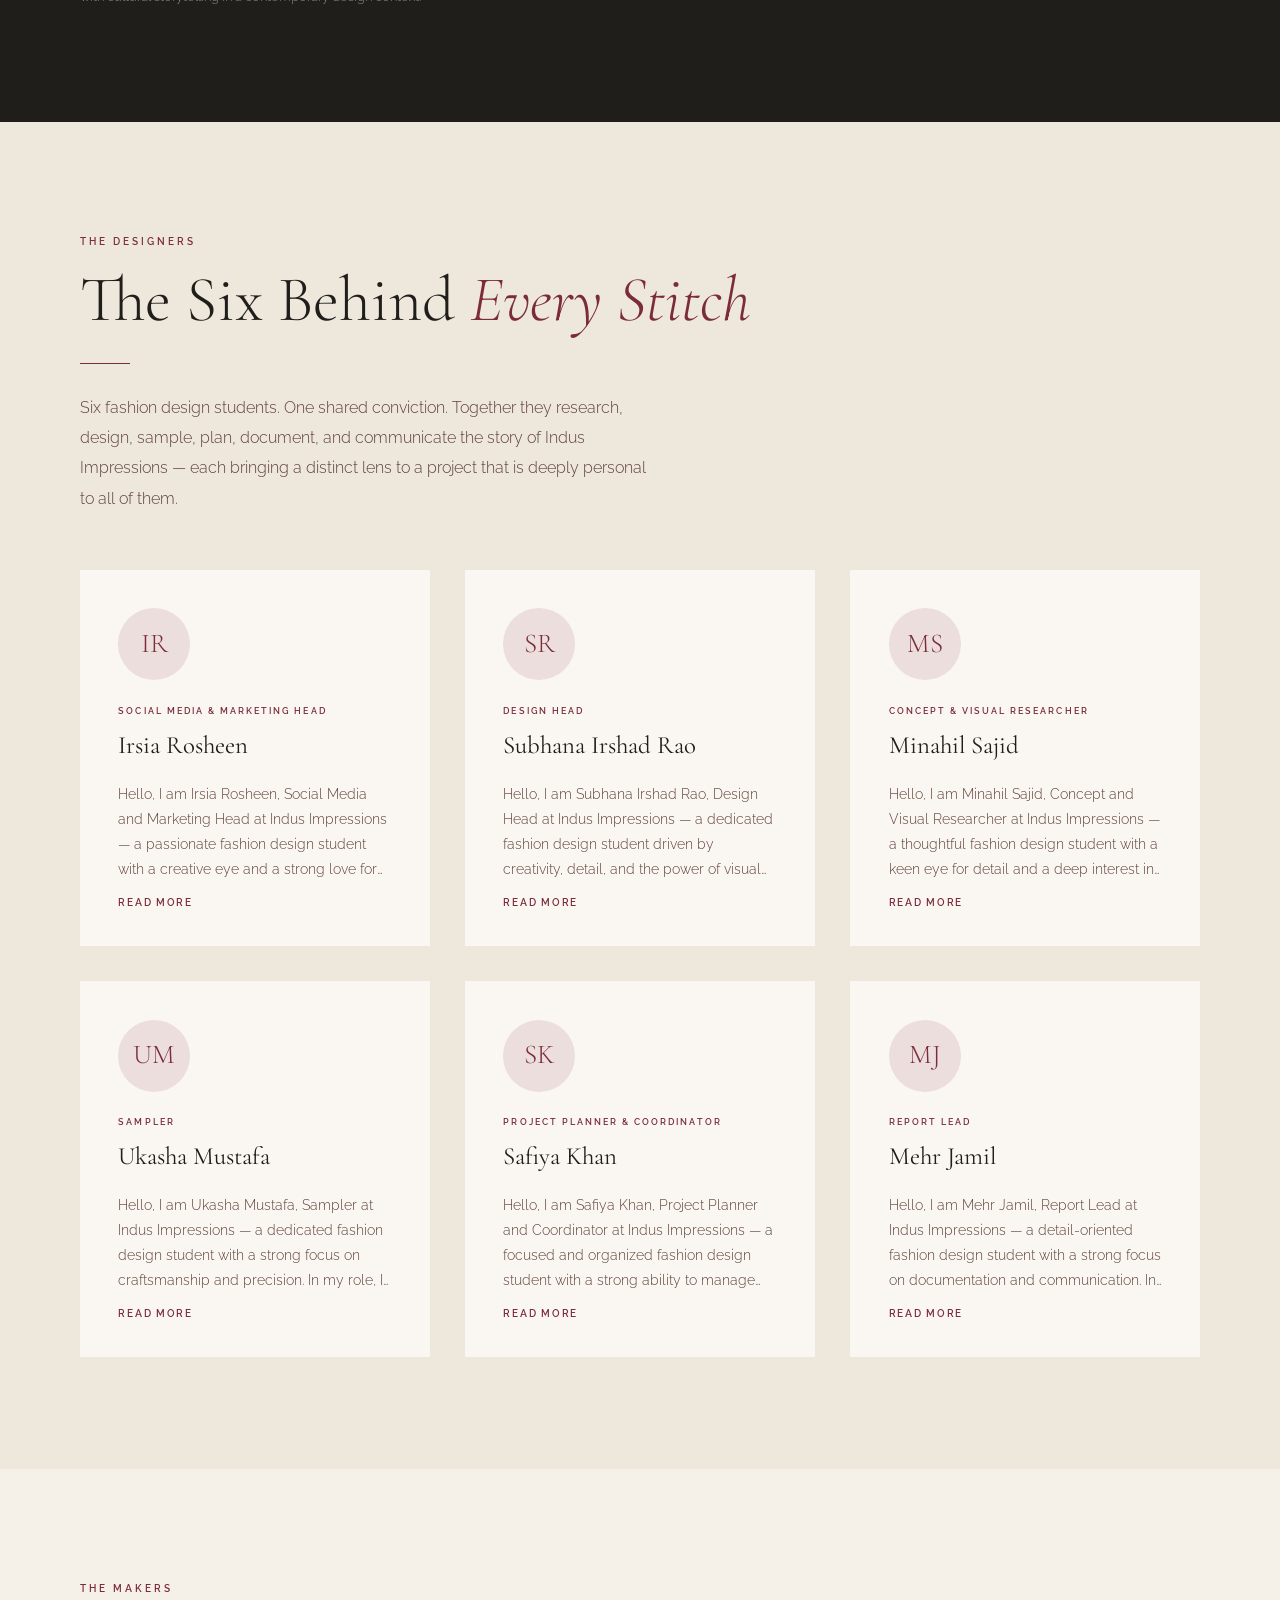
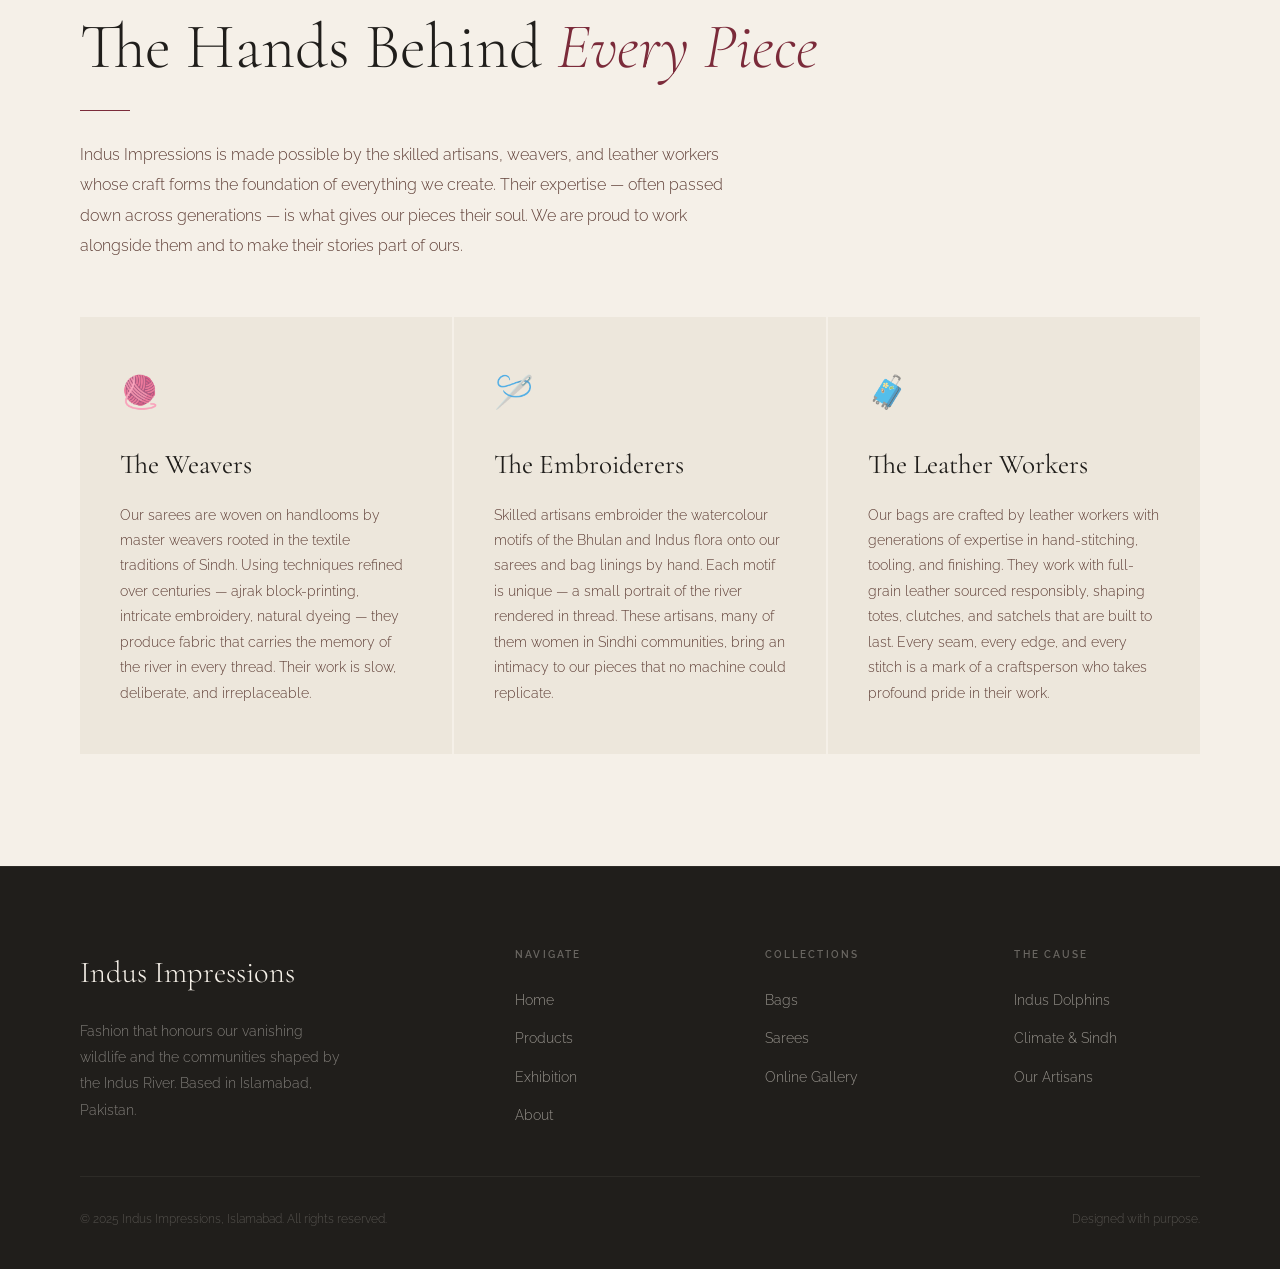
==== commit 06e61b17: "Fix footer year to 2025; add View Piece modal on products page Co-Authored-By: Claude Sonnet 4.6 <no" ====
--- a/about.html
+++ b/about.html
@@ -7,6 +7,7 @@
   <link rel="preconnect" href="https://fonts.googleapis.com"/>
   <link rel="preconnect" href="https://fonts.gstatic.com" crossorigin/>
   <link href="https://fonts.googleapis.com/css2?family=Cormorant+Garamond:ital,wght@0,300;0,400;0,500;1,300;1,400;1,500&family=Raleway:wght@200;300;400;500;600&display=swap" rel="stylesheet"/>
+  <link rel="icon" type="image/svg+xml" href="favicon.svg"/>
   <link rel="stylesheet" href="css/style.css"/>
 </head>
 <body>
@@ -393,7 +394,7 @@
       </div>
     </div>
     <div class="footer-bottom">
-      <p class="footer-copy">&copy; 2024 Indus Impressions, Islamabad. All rights reserved.</p>
+      <p class="footer-copy">&copy; 2025 Indus Impressions, Islamabad. All rights reserved.</p>
       <p class="footer-copy">Designed with purpose.</p>
     </div>
   </footer>
--- a/css/style.css
+++ b/css/style.css
@@ -545,14 +545,25 @@
   .footer { padding:3.5rem 1.8rem 2rem; }
   .footer-grid { grid-template-columns:1fr 1fr; gap:2rem; }
   .two-col, .about-two-col, .dolphin-grid, .sindhi-grid { grid-template-columns:1fr; gap:3rem; }
-  .img-strip { height:180px; }
-  .img-strip-item:last-child { display:none; }
+  .img-strip { height:160px; }
+  .img-strip-item:nth-child(3), .img-strip-item:nth-child(4) { display:none; }
   .features-grid, .artisan-grid { grid-template-columns:1fr; gap:2px; }
   .team-grid { grid-template-columns:1fr 1fr; }
   .products-grid { grid-template-columns:1fr 1fr; }
   .exh-grid { grid-template-columns:1fr 1fr; }
   .stats-row { grid-template-columns:1fr; gap:2rem; }
-  .facts-grid { grid-template-columns:1fr; }
+  .facts-grid { grid-template-columns:1fr 1fr; }
+  /* Hide overlapping hero photo on mobile */
+  .hero-photo-wrap { display:none; }
+  .hero-dolphin-wrap { width:85%; right:-15%; opacity:0.08; }
+  /* Hide the decorative image in sindhi section */
+  .sindhi-img { display:none; }
+  /* Inline grid overrides */
+  [style*="grid-template-columns:repeat(4"] { grid-template-columns:1fr 1fr !important; }
+  [style*="grid-template-columns:1fr 1fr;gap:2rem;margin-top:2.5rem"] { grid-template-columns:1fr !important; }
+  /* Footer */
+  .footer-bottom { flex-direction:column; gap:0.6rem; text-align:center; }
+  /* Mobile nav */
   .nav-links {
     position:fixed; inset:0; background:var(--merlot);
     flex-direction:column; justify-content:center; gap:2.2rem;
@@ -561,20 +572,22 @@
   .nav-links.open { transform:translateX(0); }
   .nav-links a { font-size:0.95rem; letter-spacing:0.3em; }
   .nav-toggle { display:flex; }
-  .hero-dolphin-wrap { width:75%; right:-10%; opacity:0.12; }
-}
-@media (max-width:820px) {
-  /* palette grid & project two-col already covered by inline grid,
-     force single-col on small screens via a broad override */
-  [style*="grid-template-columns:repeat(4"] { grid-template-columns:1fr 1fr !important; }
-  [style*="grid-template-columns:1fr 1fr;gap:2rem;margin-top:2.5rem"] { grid-template-columns:1fr !important; }
 }
 @media (max-width:540px) {
-  .hero-title { font-size:3.2rem; }
+  .section, .section-sm { padding:3.5rem 1.2rem; }
+  .hero-title { font-size:2.8rem; }
+  .hero-sub { font-size:0.88rem; }
+  .hero-cta { flex-direction:column; align-items:center; }
   .products-grid { grid-template-columns:1fr; }
   .exh-grid { grid-template-columns:1fr; }
   .team-grid { grid-template-columns:1fr; }
   .footer-grid { grid-template-columns:1fr; }
-  .hero-cta { flex-direction:column; align-items:center; }
-  [style*="grid-template-columns:repeat(4"] { grid-template-columns:1fr !important; }
-}
+  .footer-bottom { flex-direction:column; gap:0.6rem; text-align:center; }
+  .page-hero { min-height:48vh; padding:5.5rem 1.2rem 2.5rem; }
+  .feat-card { padding:2rem 1.5rem; }
+  .team-card { padding:1.8rem 1.4rem; }
+  .facts-grid { grid-template-columns:1fr; }
+  [style*="grid-template-columns:repeat(4"] { grid-template-columns:1fr 1fr !important; }
+  .stats-row { grid-template-columns:1fr 1fr; gap:1.5rem; }
+  .img-strip { height:130px; }
+}
